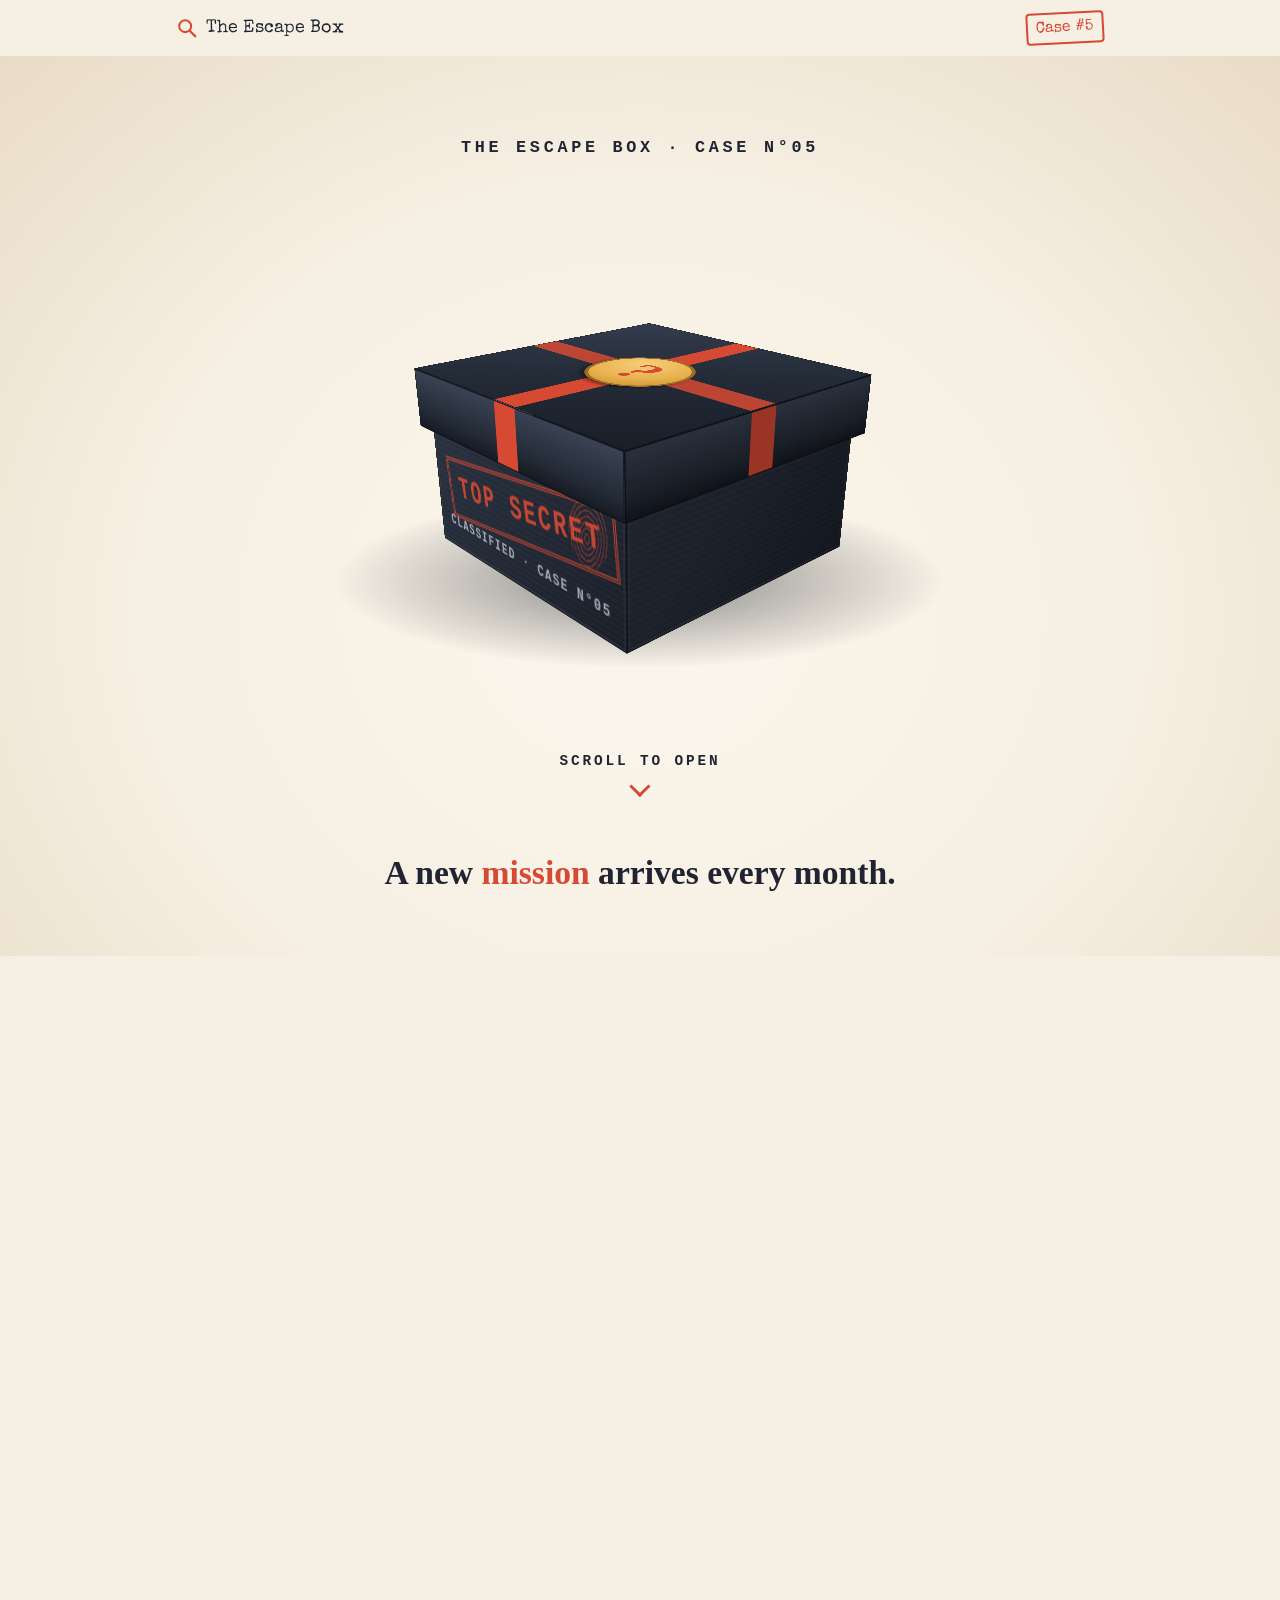
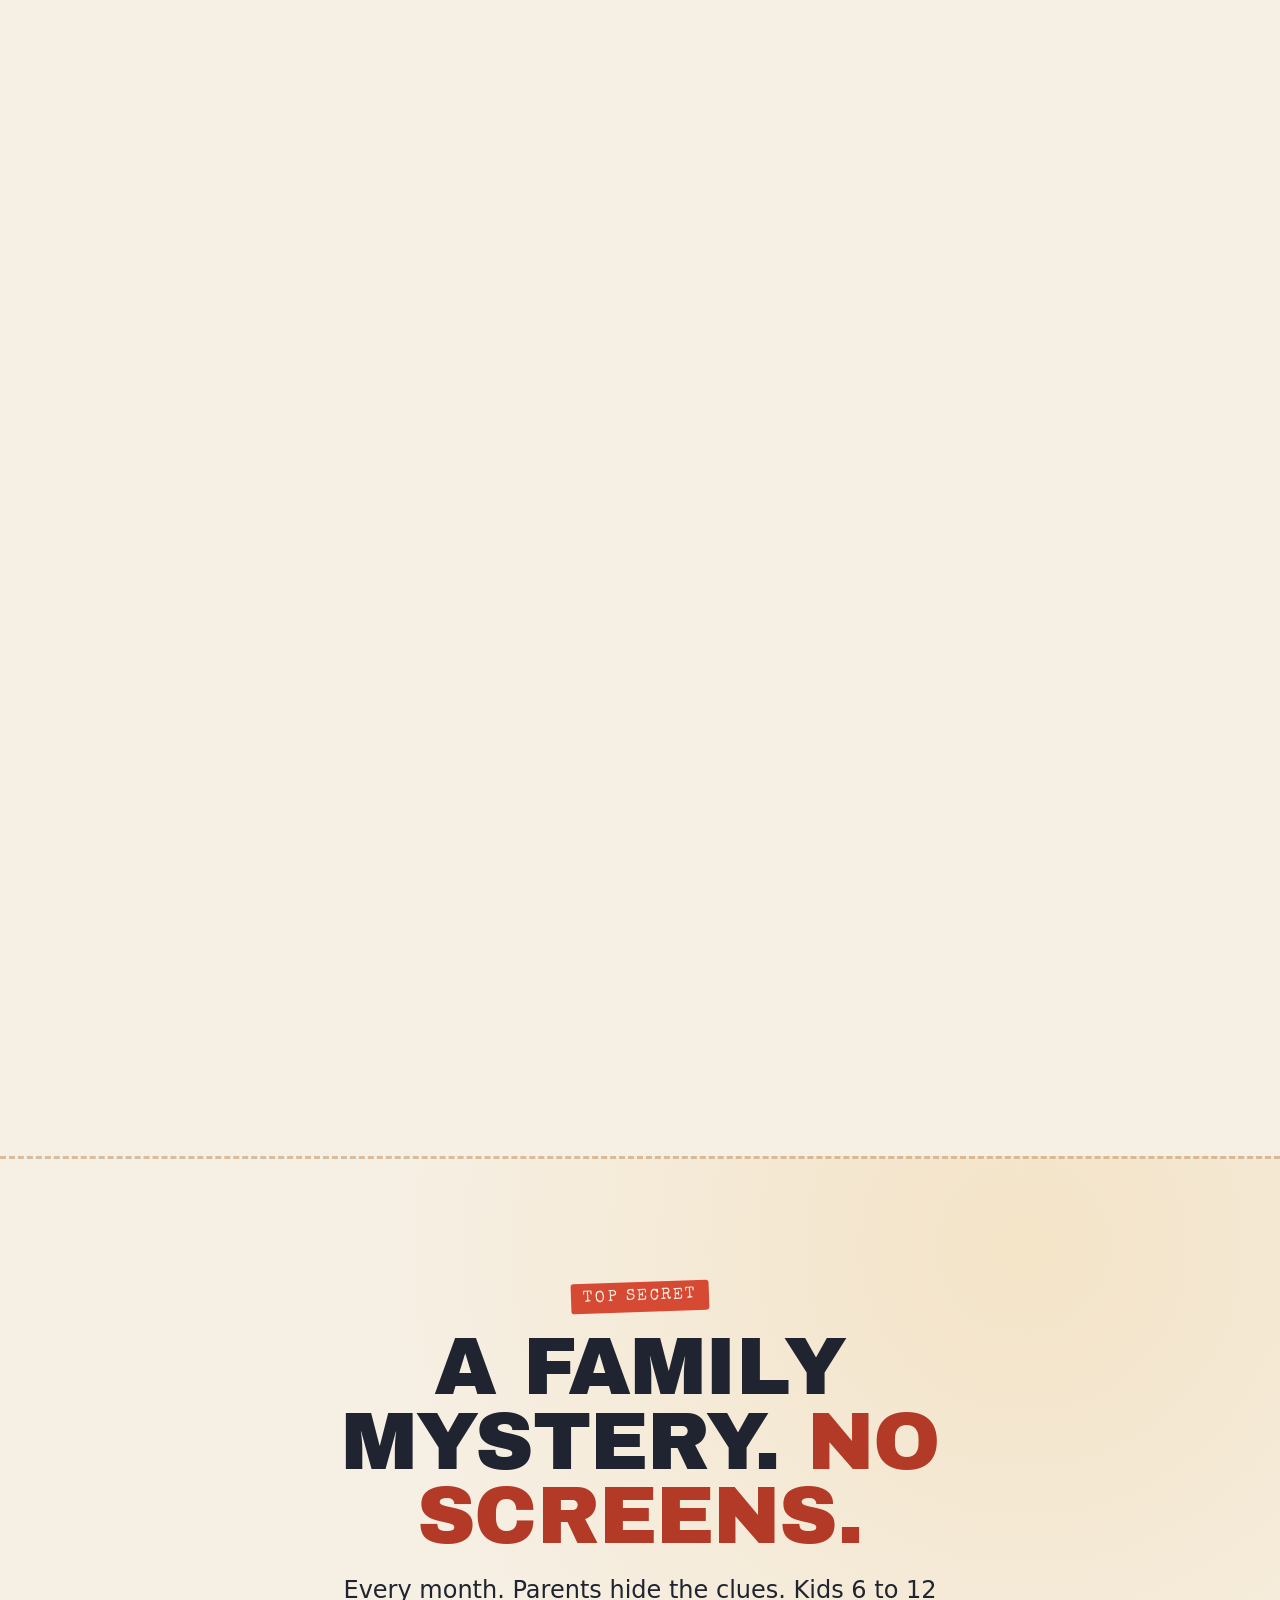
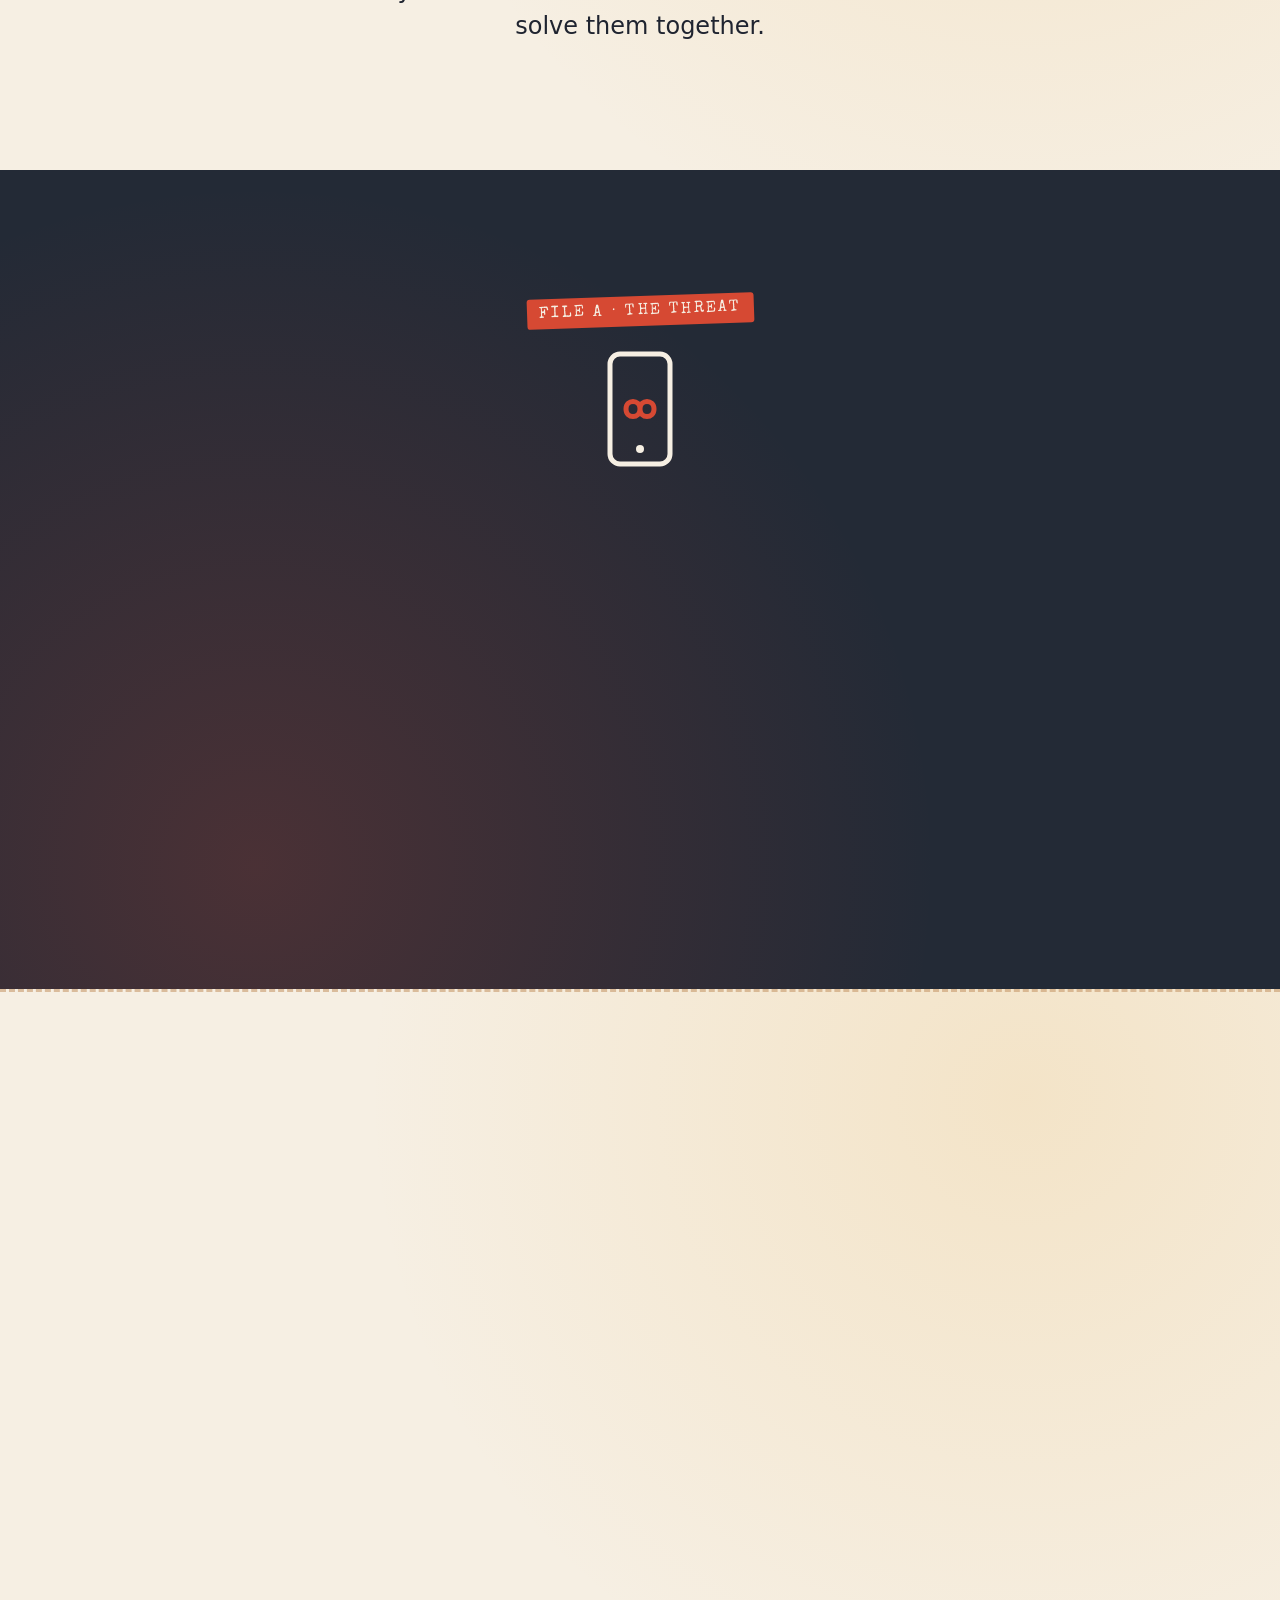
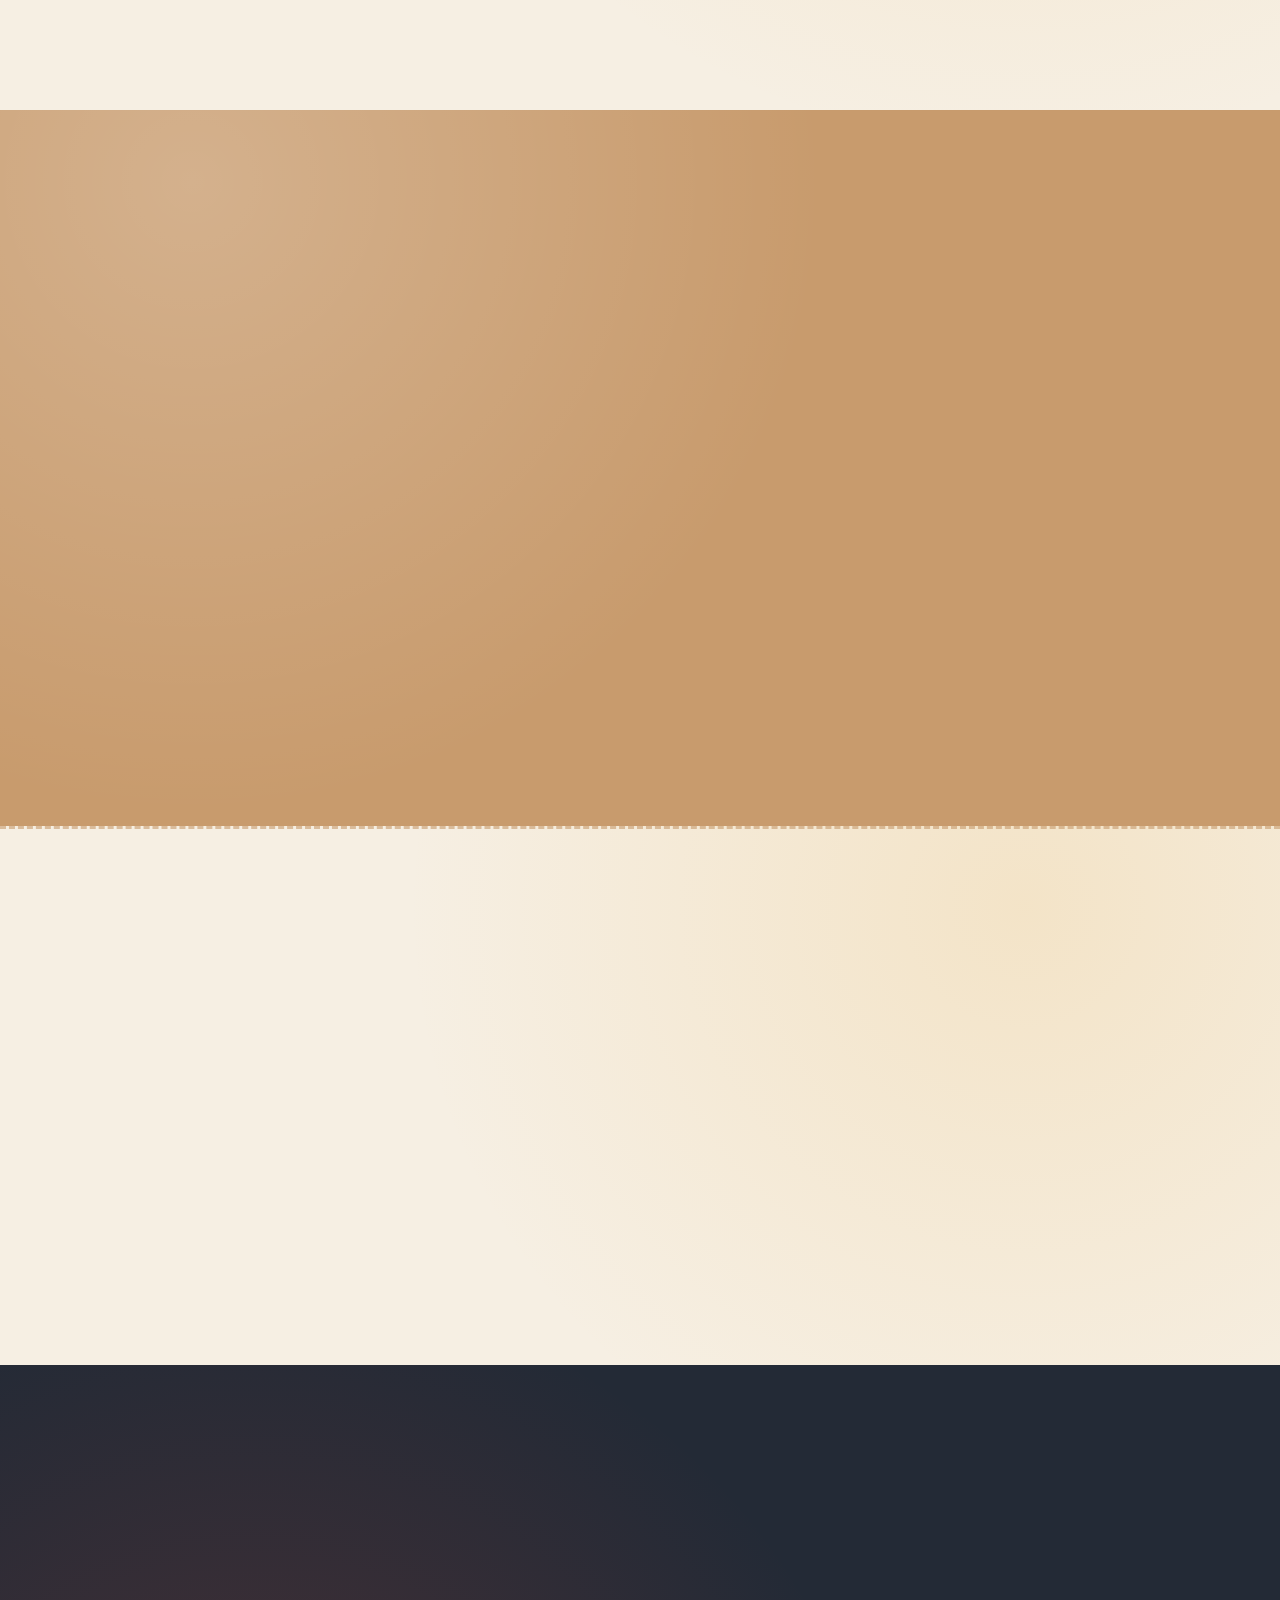
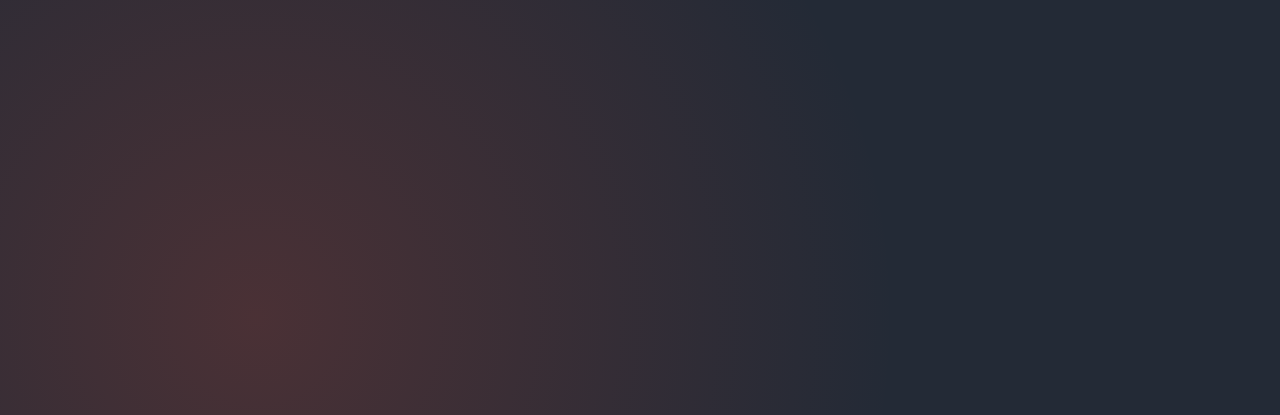
==== fast/index.html @ 0db5eb26 "Test optimized build at /fast/ Co-Authored-By: Claude Opus 5.5 <noreply@anthropic.com>" ====
<!doctype html>
<html lang="en">
<head>
<meta charset="utf-8">
<meta name="viewport" content="width=device-width, initial-scale=1">
<title>The Escape Box | A monthly family mystery, no screens</title>
<link rel="preload" href="fonts/archivo-black.woff2" as="font" type="font/woff2" crossorigin>
<link rel="preload" href="fonts/special-elite.woff2" as="font" type="font/woff2" crossorigin>
<meta name="description" content="A monthly Escape Box for families. Parents hide the clues, kids solve the mystery together, and everyone plays without screens. A new mission every month, by subscription.">
<meta name="color-scheme" content="light">
<meta name="theme-color" content="#F6EFE3">
<meta property="og:type" content="website">
<meta property="og:title" content="The Escape Box: a monthly family mystery, no screens">
<meta property="og:description" content="Parents hide the clues. Kids solve the case together. A new mission every month, by subscription.">
<script>document.documentElement.className+=' js'</script>
<style>@font-face{font-family:Archivo Black;font-style:normal;font-weight:400;font-display:swap;src:url(fonts/archivo-black.woff2) format("woff2");unicode-range:U+0000-00FF,U+0131,U+0152-0153,U+02BB-02BC,U+02C6,U+02DA,U+02DC,U+0304,U+0308,U+0329,U+2000-206F,U+20AC,U+2122,U+2191,U+2193,U+2212,U+2215,U+FEFF,U+FFFD}@font-face{font-family:Special Elite;font-style:normal;font-weight:400;font-display:swap;src:url(fonts/special-elite.woff2) format("woff2");unicode-range:U+0000-00FF,U+0131,U+0152-0153,U+02BB-02BC,U+02C6,U+02DA,U+02DC,U+0304,U+0308,U+0329,U+2000-206F,U+20AC,U+2122,U+2191,U+2193,U+2212,U+2215,U+FEFF,U+FFFD}#box-hero{position:relative;overflow-x:clip;--bx-cream:#F6EFE3;--bx-ink:#1F2430;--bx-navy:#232A36;--bx-navy-d:#1A1F29;--bx-red:#D64933;--bx-mustard:#E8B04B;--bx-teal:#2F7F86}#box-hero.bx-ready{height:300vh}.bx-stage{position:sticky;top:0;height:100vh;height:100svh;width:100%;overflow:hidden;perspective:850px;background:radial-gradient(ellipse at 50% 62%,#FBF6EC 0%,var(--bx-cream) 55%,#E9DCC6 100%)}.bx-box,.bx-box *:not(.bx-front *){transform-style:preserve-3d}.bx-box{position:absolute;left:50%;top:50%;width:0;height:0;will-change:transform}.bx-f{position:absolute;left:0;top:0;box-sizing:border-box}.bx-wall{background:linear-gradient(180deg,rgba(255,255,255,.07),transparent 18%),repeating-linear-gradient(0deg,rgba(255,255,255,.018) 0 2px,transparent 2px 5px),linear-gradient(135deg,#2C3443,var(--bx-navy) 55%,var(--bx-navy-d));border:1px solid rgba(0,0,0,.45);box-shadow:inset 0 0 0 2px #ffffff0a}.bx-front{font-family:Courier New,ui-monospace,monospace;color:#c9cfda;overflow:hidden}.bx-front b{position:absolute;left:7%;top:38%;font-size:var(--bx-fs,16px);letter-spacing:.1em;padding:.12em .45em;border:3px double var(--bx-red);color:var(--bx-red);transform:rotate(-6deg);font-weight:700;white-space:nowrap;opacity:.92}.bx-front small{position:absolute;left:0;right:0;text-align:center;bottom:9%;font-size:calc(var(--bx-fs,16px)*.5);letter-spacing:.12em;font-weight:700;white-space:nowrap;opacity:.8}.bx-fp{position:absolute;right:7%;top:30%;width:18%;aspect-ratio:.8;border-radius:50% 50% 46% 46%;background:repeating-radial-gradient(ellipse at 50% 60%,transparent 0 2px,rgba(214,73,51,.55) 2px 3px);opacity:.75;transform:rotate(12deg)}.bx-latch{position:absolute;left:50%;top:-2px;width:22%;height:30%;margin-left:-11%;border-radius:0 0 6px 6px;background:linear-gradient(180deg,#b9bfc9,#7e8794);border:1px solid #1A1F29;box-shadow:0 3px 4px #0006}.bx-latch:after{content:"";position:absolute;left:50%;top:50%;width:42%;aspect-ratio:1;transform:translate(-50%,-50%);border-radius:50%;background:repeating-conic-gradient(#2a313d 0 6deg,#4a5260 6deg 12deg);border:2px solid var(--bx-mustard)}.bx-l1{filter:brightness(1)}.bx-l2{filter:brightness(.72)}.bx-l3{filter:brightness(.55)}.bx-in{background:linear-gradient(180deg,#12161e,#1c222d);border:1px solid #0C0F14}.bx-rimtop{background:#3a4354}.bx-floor{background:radial-gradient(closest-side,#3a3320,#151920);box-shadow:inset 0 0 calc(var(--bx-s,160px)*.18) #000000d9}.bx-floor:after{content:"";position:absolute;inset:0;background:radial-gradient(closest-side,#ffce6ef2,#e8b04b8c 45%,#e8b04b00);opacity:var(--bx-glow,0)}.bx-glow{position:absolute;left:50%;top:50%;border-radius:50%;background:radial-gradient(closest-side,#ffc8648c,#e8b04b00);pointer-events:none;mix-blend-mode:screen;opacity:0}.bx-lid-top{background:linear-gradient(90deg,transparent 45%,var(--bx-red) 45%,var(--bx-red) 55%,transparent 55%),linear-gradient(0deg,transparent 45%,rgba(214,73,51,.85) 45%,rgba(214,73,51,.85) 55%,transparent 55%),linear-gradient(135deg,#343D4E,var(--bx-navy) 60%,var(--bx-navy-d));border:1px solid #0E1117;backface-visibility:hidden;display:flex;align-items:center;justify-content:center}.bx-lid-top i{display:flex;align-items:center;justify-content:center;width:34%;height:34%;border-radius:50%;background:radial-gradient(circle at 35% 30%,#F6CF7D,var(--bx-mustard) 55%,#B9852C);box-shadow:0 0 0 3px #9a6e22 inset,0 4px 6px #00000073;font:700 var(--bx-q,40px)/1 Georgia,serif;font-style:normal;color:var(--bx-red)}.bx-lid,.bx-lid-in{position:absolute;left:0;top:0;width:0;height:0}.bx-lid-under{background:linear-gradient(135deg,#151a22,#0f1218);backface-visibility:hidden}.bx-rim{background:linear-gradient(90deg,transparent 45%,var(--bx-red) 45%,var(--bx-red) 55%,transparent 55%),linear-gradient(180deg,#3A4354,var(--bx-navy) 70%,#161A22);border:1px solid #0E1117}.bx-shadow{position:absolute;left:50%;top:50%;border-radius:50%;background:radial-gradient(closest-side,#14182080,#14182000);pointer-events:none;will-change:transform,opacity}.bx-items{position:absolute;inset:0;pointer-events:none;transform-style:preserve-3d}.bx-item{position:absolute;left:50%;top:50%;visibility:hidden;transform-style:preserve-3d;will-change:transform,opacity}.bx-item svg{display:block;width:100%;height:auto;overflow:visible}.bx-x{position:absolute;left:0;top:0;width:100%;filter:brightness(.45)}.bx-top svg{filter:drop-shadow(0 10px 8px rgba(31,36,48,.25))}.bx-top{position:relative}.bx-caps{position:absolute;left:0;right:0;bottom:max(7vh,40px);text-align:center;padding:0 16px;pointer-events:none}.bx-cap{position:absolute;left:16px;right:16px;bottom:0;margin:0;font:600 clamp(1.25rem,4.6vw,2.1rem)/1.2 Georgia,"Times New Roman",serif;color:var(--bx-ink);opacity:0;transform:translateY(12px);will-change:opacity}.bx-cap.on{opacity:1;transform:none}.bx-cap em{font-style:normal;color:var(--bx-red)}.bx-hint{pointer-events:none;position:absolute;left:50%;bottom:calc(max(7vh,40px) + 6.2rem);transform:translate(-50%);font:700 .9rem/1 Courier New,monospace;letter-spacing:.2em;color:var(--bx-ink);text-transform:uppercase;white-space:nowrap;text-align:center}.bx-hint:after{content:"";display:block;width:12px;height:12px;margin:10px auto 0;border-right:3px solid var(--bx-red);border-bottom:3px solid var(--bx-red);transform:rotate(45deg);animation:bx-hint 1.2s ease-in-out infinite}@keyframes bx-hint{0%,to{transform:translateY(0) rotate(45deg)}50%{transform:translateY(7px) rotate(45deg)}}.bx-brand{position:absolute;left:0;right:0;top:max(9vh,48px);text-align:center;padding:0 16px;font:700 clamp(.8rem,3.4vw,1.05rem)/1.3 "Courier New",ui-monospace,monospace;letter-spacing:.22em;color:var(--bx-ink);pointer-events:none}@media(prefers-reduced-motion:reduce){#box-hero.bx-ready{height:auto}.bx-stage{position:relative}.bx-cap{transition:none}.bx-hint{display:none}.bx-hint:after{animation:none}}.bx-slot{position:absolute;left:50%;top:50%;width:0;height:0;transform-style:preserve-3d}.bx-3d,.bx-3d *{transform-style:preserve-3d}:root{--cream:#F6EFE3;--paper:#FFF9EF;--ink:#1F2430;--navy:#232A36;--kraft:#C89B6D;--kraft-d:#9C7148;--red:#D64933;--red-d:#B33A26;--mustard:#E8B04B;--teal:#2F7F86}*{box-sizing:border-box}html{-webkit-text-size-adjust:100%}body{margin:0;background:var(--cream);color:var(--ink);font:17px/1.5 system-ui,-apple-system,Segoe UI,Roboto,sans-serif;overflow-x:hidden}.logo,.tag,.case,footer{font-family:Special Elite,Courier New,monospace;font-weight:400}h1,h2,.steps b,.cards b{font-family:Archivo Black,Impact,sans-serif;font-weight:400;text-transform:uppercase}.top{display:flex;justify-content:space-between;align-items:center;padding:12px 16px;max-width:960px;margin:0 auto}.logo{display:flex;align-items:center;gap:8px;color:var(--ink);text-decoration:none;font-size:18px}.logo svg{color:var(--red)}.case{font-size:16px;border:2px solid var(--red);color:var(--red);padding:2px 8px;border-radius:4px;transform:rotate(-3deg)}.panel{min-height:auto;display:flex;flex-direction:column;justify-content:center;align-items:center;text-align:center;padding:18vh 16px;position:relative;overflow:hidden;background:radial-gradient(circle at 80% 15%,rgba(232,176,75,.18),transparent 55%) var(--cream)}.panel>*{max-width:720px;width:100%}.panel:before{content:"";position:absolute;left:0;right:0;top:0;border-top:3px dashed var(--kraft);opacity:.6}.dark{background:radial-gradient(circle at 20% 85%,rgba(214,73,51,.22),transparent 55%) var(--navy);color:var(--cream)}.dark:before{display:none}.kraft{background:radial-gradient(circle at 15% 10%,rgba(255,255,255,.22),transparent 50%) var(--kraft)}.kraft:before{display:none}.tag{display:inline-block;width:auto;margin:0 0 18px;font-size:16px;letter-spacing:.14em;text-transform:uppercase;background:var(--red);color:var(--cream);padding:3px 12px;border-radius:3px;transform:rotate(-2deg)}h1,h2{font-size:clamp(40px,min(13vw,9vh),96px);line-height:.92;letter-spacing:-.01em;margin:0 0 18px}h1{font-size:clamp(38px,min(12vw,9vh),88px)}h1 em,h2 em{font-style:normal;color:var(--red-d)}.dark h2 em{color:var(--mustard)}.kraft h2 em{color:var(--paper)}.pay h2 em{color:var(--teal)}.sub{font-size:clamp(17px,4.6vw,22px);max-width:26em;margin:0 auto;color:inherit;opacity:.85}.problem>h2{max-width:900px}.cta{display:inline-block;width:auto;margin:28px 0 0;background:var(--red);color:var(--cream);font:18px/1 Archivo Black,Impact,sans-serif;text-transform:uppercase;text-decoration:none;padding:18px 32px;border-radius:999px;box-shadow:4px 4px 0 var(--mustard)}.cta:hover{background:var(--red-d)}.art{width:min(200px,55vw);margin:0 0 20px}.stamp{width:min(320px,80vw);margin:0 0 28px;transform:rotate(-6deg)}.steps,.cards{list-style:none;margin:8px 0 0;padding:0;display:grid;gap:14px}.steps{counter-reset:s}.steps li,.cards li{display:grid;grid-template-columns:56px 1fr;grid-template-rows:auto auto;column-gap:14px;align-items:center;text-align:left;border-radius:12px;padding:14px 16px}.steps li{background:var(--paper);border:2px solid var(--kraft);box-shadow:4px 4px 0 var(--kraft)}.cards li{background:var(--paper);box-shadow:4px 4px 0 var(--kraft-d)}.steps svg,.cards svg{grid-row:1/3;width:56px;height:56px}.steps b,.cards b{font-size:clamp(18px,5vw,22px);line-height:1}.steps b:before{counter-increment:s;content:counter(s)". ";color:var(--red-d)}.steps span,.cards span{font-size:16px;opacity:.8}footer{margin-top:40px;font-size:16px;opacity:.75}footer p{margin:0}@media(min-width:760px){.steps,.cards{grid-template-columns:repeat(3,1fr);gap:18px}.steps li,.cards li{grid-template-columns:1fr;grid-template-rows:auto;text-align:center;justify-items:center;row-gap:8px;padding:22px 16px}.steps svg,.cards svg{grid-row:auto;width:72px;height:72px}}@media(min-width:1024px){.panel{padding:14vh 24px}.how>*,.inside>*{max-width:1100px}.steps,.cards{gap:28px}.steps li,.cards li{padding:36px 24px;row-gap:12px}.steps svg,.cards svg{width:104px;height:104px}.steps b,.cards b{font-size:28px}.steps span,.cards span{font-size:20px}.sub{font-size:24px}}.js .rv{opacity:0;transform:translateY(24px);transition:opacity .4s ease,transform .4s cubic-bezier(.2,.7,.2,1);transition-delay:var(--d,0ms)}.js .stamp.rv{transform:rotate(-6deg) scale(1.6)}.js .rv.in{opacity:1;transform:none}.js .stamp.rv.in{transform:rotate(-6deg)}.js .tag.rv.in{transform:rotate(-2deg)}@media(prefers-reduced-motion:reduce){.js .rv{opacity:1;transform:none;transition:none}.js .stamp.rv{transform:rotate(-6deg)}.js .tag.rv{transform:rotate(-2deg)}}</style>
</head>
<body id="top">
<header class="top">
  <a class="logo" href="#top" aria-label="The Escape Box">
    <svg width="22" height="22" viewBox="0 0 24 24" aria-hidden="true"><circle cx="10" cy="10" r="6.5" fill="none" stroke="currentColor" stroke-width="2.2"/><path d="M15 15l6 6" stroke="currentColor" stroke-width="2.6" stroke-linecap="round"/></svg>
    The Escape Box
  </a>
  <span class="case">Case #5</span>
</header>
<section id="box-hero" aria-label="The Escape Box opening"></section>
<main>
  <section class="panel intro">
    <p class="tag rv">Top secret</p>
    <h1 class="rv">A family mystery. <em>No screens.</em></h1>
    <p class="sub rv">Every month. Parents hide the clues. Kids 6 to 12 solve them together.</p>
  </section>
  <section class="panel dark problem">
    <p class="tag rv">File A &middot; The threat</p>
    <svg class="art rv" viewBox="0 0 200 150" aria-hidden="true">
      <rect x="70" y="10" width="60" height="110" rx="10" fill="none" stroke="#F6EFE3" stroke-width="5"/>
      <path d="M86 65c0-10 14-10 14 0s14 10 14 0-14-10-14 0-14 10-14 0z" fill="none" stroke="#D64933" stroke-width="5"/>
      <circle cx="100" cy="105" r="4" fill="#F6EFE3"/>
    </svg>
    <h2 class="rv">Alone and bored? <em>The screen wins.</em></h2>
    <p class="sub rv">In our fieldwork, kids in groups of 3 or more ignored screens. Kids on their own asked for the phone.</p>
  </section>
  <section class="panel how">
    <p class="tag rv">Your mission</p>
    <h2 class="rv">Three <em>moves.</em></h2>
    <ol class="steps">
      <li class="rv"><svg viewBox="0 0 48 48" aria-hidden="true"><path d="M6 18l18-8 18 8v20l-18 8-18-8z" fill="#C89B6D" stroke="#1F2430" stroke-width="2.5" stroke-linejoin="round"/><path d="M6 18l18 8 18-8M24 26v20" fill="none" stroke="#1F2430" stroke-width="2.5"/><text x="24" y="22" font-size="11" text-anchor="middle" fill="#D64933" font-family="Archivo Black">?</text></svg><b>The box arrives</b><span>A new case every month.</span></li>
      <li class="rv"><svg viewBox="0 0 48 48" aria-hidden="true"><rect x="8" y="12" width="26" height="18" rx="2" fill="#F6EFE3" stroke="#1F2430" stroke-width="2.5"/><path d="M8 12l13 10 13-10" fill="none" stroke="#1F2430" stroke-width="2.5"/><path d="M28 30l12 12" stroke="#D64933" stroke-width="4" stroke-linecap="round"/></svg><b>Parents hide the clues</b><span>Around the house.</span></li>
      <li class="rv"><svg viewBox="0 0 48 48" aria-hidden="true"><circle cx="20" cy="20" r="11" fill="#F6EFE3" stroke="#1F2430" stroke-width="3"/><path d="M28 28l12 12" stroke="#1F2430" stroke-width="5" stroke-linecap="round"/><path d="M15 20l4 4 7-8" fill="none" stroke="#2F7F86" stroke-width="3" stroke-linecap="round"/></svg><b>Kids solve it together</b><span>Follow the clues, crack the case.</span></li>
    </ol>
  </section>
  <section class="panel kraft inside">
    <p class="tag rv">File B &middot; Equipment</p>
    <h2 class="rv">In the <em>box.</em></h2>
    <ul class="cards">
      <li class="rv"><svg viewBox="0 0 48 48" aria-hidden="true"><rect x="22" y="6" width="20" height="28" rx="3" transform="rotate(12 32 20)" fill="#F6EFE3" stroke="#1F2430" stroke-width="2.5"/><path d="M33 15l3 4-3 4-3-4z" fill="#D64933" transform="rotate(12 32 20)"/><rect x="6" y="20" width="22" height="22" rx="5" fill="#E8B04B" stroke="#1F2430" stroke-width="2.5"/><circle cx="12" cy="26" r="2.2" fill="#1F2430"/><circle cx="17" cy="31" r="2.2" fill="#1F2430"/><circle cx="22" cy="36" r="2.2" fill="#1F2430"/></svg><b>Pocket games</b><span>Cards and dice. No batteries.</span></li>
      <li class="rv"><svg viewBox="0 0 48 48" aria-hidden="true"><rect x="5" y="12" width="38" height="26" rx="2" fill="#F6EFE3" stroke="#1F2430" stroke-width="2.5"/><path d="M5 12l19 14 19-14" fill="none" stroke="#1F2430" stroke-width="2.5"/><circle cx="24" cy="27" r="5" fill="#D64933"/></svg><b>Weekly challenges</b><span>A new one each week.</span></li>
      <li class="rv"><svg viewBox="0 0 48 48" aria-hidden="true"><circle cx="24" cy="24" r="18" fill="#2F7F86" stroke="#1F2430" stroke-width="2.5"/><path d="M24 11l3.8 8 8.7 1-6.4 6 1.7 8.6L24 30.4l-7.8 4.2 1.7-8.6-6.4-6 8.7-1z" fill="#E8B04B" stroke="#1F2430" stroke-width="2" stroke-linejoin="round"/></svg><b>One theme a month</b><span>Dinosaurs, space, pirates, ocean.</span></li>
    </ul>
  </section>
  <section class="panel pay">
    <p class="tag rv">File C &middot; Subscription</p>
    <h2 class="rv">One box. Every <em>month.</em></h2>
    <p class="sub rv">Subscribe once and a new mission arrives at your door each month.</p>
  </section>
  <section class="panel dark close">
    <svg class="stamp rv" viewBox="0 0 220 90" aria-hidden="true"><rect x="5" y="5" width="210" height="80" rx="8" fill="none" stroke="#D64933" stroke-width="5" stroke-dasharray="14 6"/><text x="110" y="58" font-size="30" text-anchor="middle" fill="#D64933" font-family="Archivo Black">CASE OPEN</text></svg>
    <h2 class="rv">Your <em>turn.</em></h2>
    <a class="cta rv" href="#top">Join the mission</a>
    <footer class="rv"><p>Group 5 &middot; IE Challenge 2026 &middot; IE University</p></footer>
  </section>
</main>
<script>(function(){var t=document.querySelectorAll(".rv");if(!("IntersectionObserver"in window)){t.forEach(function(r){r.classList.add("in")});return}var n=new IntersectionObserver(function(r){r.forEach(function(e){e.isIntersecting&&(e.target.classList.add("in"),n.unobserve(e.target))})},{threshold:0,rootMargin:"0px 0px 15% 0px"});document.querySelectorAll(".panel").forEach(function(r){r.querySelectorAll(".rv").forEach(function(e,o){e.style.setProperty("--d",o*90+"ms"),n.observe(e)})})})();
(function(){window.EBToys=window.EBToys||{};var F=window.EBToys,s=Math,b=s.PI,I="#232A36",C="#D64933",Z="#E8B04B",w="#2F7F86",h="#F6EFE3",N="#1F2430",K="#C89B6D";if(!document.getElementById("ebtoys-a")){var L=document.createElement("style");L.id="ebtoys-a",L.textContent='.tya-r,.tya-g{position:absolute;left:0;top:0;width:0;height:0;transform-style:preserve-3d}.tya-f{position:absolute;left:0;top:0;box-sizing:border-box;border:.8px solid rgba(31,36,48,.32)}.tya-w{background-image:repeating-linear-gradient(0deg,rgba(80,50,20,.16) 0 1px,transparent 1px 8px)}.tya-t{display:flex;align-items:center;justify-content:center;font:700 9px/1 "Courier New",monospace;letter-spacing:.08em;white-space:nowrap}',(document.head||document.documentElement).appendChild(L)}function X(o,r){var t=parseInt(o.slice(1),16),e=[t>>16,t>>8&255,t&255],a=r>0?255:0,n=s.abs(r);return"rgb("+e.map(function(i){return s.round(i+(a-i)*n)}).join(",")+")"}function y(o,r,t){return .22*r-.13*s.abs(o)+.04*t}function T(o,r){return o?r?o.k||0:o.f||0:0}function u(o,r,t){return"translate3d("+o+"px,"+r+"px,"+t+"px) "}function k(o,r){var t=document.createElement("div");return t.className="tya-g",t.style.transform=r||"",o.appendChild(t),t}function d(o,r,t,e,a,n){var i=document.createElement("div"),c=i.style;return i.className="tya-f"+(n&&n.c?" "+n.c:""),c.width=r+"px",c.height=t+"px",c.marginLeft=-r/2+"px",c.marginTop=-t/2+"px",c.transform=e,c.backgroundColor=a,n&&(n.t&&(i.textContent=n.t),n.s&&(c.cssText+=";"+n.s)),o.appendChild(i),i}function x(o,r,t,e,a,n,i,c,Y,l){var g=k(o,u(a,n,i)+(Y||""));return[[r,t,"",0,0,1,e],[r,t,"rotateY(180deg)",0,0,-1,e],[e,t,"rotateY(90deg)",1,0,0,r],[e,t,"rotateY(-90deg)",-1,0,0,r],[r,e,"rotateX(90deg)",0,1,0,t],[r,e,"rotateX(-90deg)",0,-1,0,t]].forEach(function(p){d(g,p[0],p[1],p[2]+" translateZ("+p[6]/2+"px)",X(c,y(p[3],p[4],p[5])+T(l,!p[5])),l)}),g}function A(o,r){var t=[],e,a;for(e=0;e<=(r?o:o-1);e++)a=r?-b/2+e*b/o:(e+.5)*2*b/o,t.push((50+50*s.sin(a)).toFixed(1)+"% "+(r?50-50*s.cos(a):50+50*s.cos(a)).toFixed(1)+"%");return"clip-path:polygon("+t.join(",")+");border:0"}function m(o,r,t,e,a,n,i,c,Y,l,g){var p=k(o,u(a,n,i)+(Y||"")),v=2*r*s.tan(b/e)+.8,f,E,R=r/s.cos(b/e)+.3;for(f=0;f<e;f++)E=f*2*b/e,d(p,v,t,"rotateY("+E+"rad) translateZ("+r+"px)",X(c,(g?y(s.sin(E),s.cos(E),0):y(s.sin(E),0,s.cos(E)))+T(g,1)),g);return l!==0&&(d(p,2*R,2*R,"rotateX(90deg) translateZ("+t/2+"px)",X(l||c,(g?y(0,0,-1):y(0,1,0))+T(g,0)),{s:A(e)}),d(p,2*R,2*R,"rotateX(-90deg) translateZ("+t/2+"px)",X(l||c,(g?y(0,0,1):y(0,-1,0))+T(g,0)),{s:A(e)})),p}function M(o,r,t,e,a,n,i,c,Y){var l=k(o,u(a,n,i)+(Y||"")),g=2*r*s.tan(b/e)+.8,p=s.sqrt(t*t+r*r)+.6,v=s.atan2(r,t),f,E;for(f=0;f<e;f++)E=f*2*b/e,d(l,g,p,"rotateY("+E+"rad) translateZ("+r/2+"px) rotateX("+v+"rad)",X(c,y(s.sin(E)*s.cos(v),s.sin(v),s.cos(E)*s.cos(v))),{s:"clip-path:polygon(50% 0,100% 100%,0 100%);border:0"});return l}function D(o,r,t,e,a,n,i,c,Y){var l=k(o,u(a,n,i)),g=2*t*s.tan(b/(2*e))+.8,p=2*(t/s.cos(b/(2*e))),v,f;for(v=0;v<e;v++)f=-b/2+(v+.5)*b/e,d(l,r,g,"rotateX("+f+"rad) rotateX(90deg) translateZ("+t+"px)",X(c,y(0,s.cos(f),-s.sin(f))),Y);return d(l,p,p,"rotateY(90deg) translateZ("+r/2+"px)",X(c,y(1,0,0)),{s:A(e,1)}),d(l,p,p,"rotateY(-90deg) translateZ("+r/2+"px)",X(c,y(-1,0,0)),{s:A(e,1)}),l}function B(o){var r=document.createElement("div");r.className="tya-r";var t=(o||100)/100;return[r,k(r,"scale3d("+t+","+t+","+t+")")]}F.rocket=function(o){var r=B(o),t=r[1],e;for(m(t,17,46,10,0,4,0,h),M(t,17,28,10,0,-33,0,C),m(t,18,6,10,0,-16,0,C,"",0),m(t,18,5,10,0,18,0,w,"",0),d(t,13,13,u(0,-3,17.4),w,{s:"border-radius:50%;border:2.5px solid "+I+";box-shadow:inset 3px 3px 0 rgba(255,255,255,.35)"}),e=0;e<4;e++)x(k(t,"rotateY("+(45+90*e)+"deg)"),3.5,22,15,0,19,23,C);return m(t,11,7,8,0,30.5,0,I),M(t,8,14,8,0,41,0,Z,"rotateX(180deg)"),r[0]},F.chest=function(o){var r=B(o),t=r[1],e={c:"tya-w"},a;for(x(t,72,32,46,0,14,0,K,"",e),x(t,72,8,47.6,0,-6,0,K,"",e),D(t,72,23,6,0,-10,0,K,e),x(t,75,4,49,0,29,0,"#9C7148"),a=-1;a<2;a+=2)x(t,7,30,47.4,24*a,13,0,Z),x(t,7,8.4,49.2,24*a,-6,0,Z),D(t,7,24,6,24*a,-10,0,Z);return x(t,13,15,4,0,-2,25,Z),d(t,4,7,u(0,-1,27.1),N,{s:"border-radius:2px 2px 1px 1px;border:0"}),r[0]},F.decoder=function(o){var r=B(o),t=r[1],e="ABCDEFGHIJKL",a,n,i="rotateX(90deg)";for(m(t,42,13,10,0,0,-7,h,i,"",{k:-.2}),m(t,28,10,10,0,0,4.5,Z,i,"",{k:-.22,f:.04}),m(t,4,7,8,0,0,12.5,C,i),x(t,4,22,2,0,-14,10.6,C),a=0;a<12;a++)n=a*30,d(t,9,9,"rotateZ("+n+"deg) "+u(0,-35,-.1),"transparent",{c:"tya-t",t:e[a],s:"color:"+N+";border:0;font-size:8px"}),d(t,1.6,6,"rotateZ("+(n+15)+"deg) "+u(0,-36,-.1),I,{s:"border:0"}),d(t,1.6,7,"rotateZ("+n+"deg) "+u(0,-36,-13.9),I,{s:"border:0"});for(a=0;a<8;a++)d(t,7,7,"rotateZ("+(a*45+22.5)+"deg) "+u(0,-21,9.9),"transparent",{c:"tya-t",t:""+(a+1),s:"color:"+N+";border:0;font-size:7px"});return d(t,40,10,u(0,0,-13.9)+"rotateY(180deg)","transparent",{c:"tya-t",t:"CIPHER",s:"color:"+C+";border:2px solid "+C+";font-size:8px;border-radius:2px"}),r[0]},F.envelope=function(o){var r=B(o),t=r[1],e=4.2;return x(t,84,56,8,0,0,0,h),d(t,46,17,u(0,6,e)+"rotateZ(-8deg)","transparent",{c:"tya-t",t:"WEEK 1",s:"color:"+C+";border:3px double "+C+";font-size:11px;border-radius:3px"}),d(t,40,8,u(-16,-17,e),"transparent",{c:"tya-t",t:"MISSION",s:"color:"+N+";font-size:6px;border:0"}),d(t,14,16,u(32,-18,e),w,{s:"border:2px dotted "+h+";outline:1px solid "+w}),d(t,84,34,u(0,-11,-e)+"rotateY(180deg)",X(h,-.1),{s:"clip-path:polygon(0 0,100% 0,50% 100%);border:0"}),d(t,84,28,u(0,14,-e)+"rotateY(180deg)",X(h,-.05),{s:"clip-path:polygon(0 100%,50% 0,100% 100%);border:0"}),m(t,8,3,10,0,6,-5.6,C,"rotateX(90deg)"),r[0]},F.puzzle=function(o){var r=B(o),t=r[1],e=Z,a="rotateX(90deg)",n={s:"border:0",k:-.17,f:.07};return x(t,50,50,26,0,5,0,e,"",n),x(t,12,12,25.6,28,5,0,e,"",n),m(t,10.5,25.6,12,35,5,0,e,a,"",n),x(t,12,12,25.6,-28,5,0,e,"",n),m(t,10.5,25.6,12,-35,5,0,e,a,"",n),x(t,12,12,25.6,0,-23,0,e,"",n),m(t,10.5,25.6,12,0,-30,0,e,a,"",n),r[0]}})();
(function(){window.EBToys=window.EBToys||{};var D="#232A36",F="#D64933",Y="#E8B04B",T="#2F7F86",X="#F6EFE3",E="#1F2430",L="#C89B6D",B="#7DBB6A",M="#4D8FC4";if(!document.getElementById("ebtoys-b")){var A=document.createElement("style");A.id="ebtoys-b",A.textContent=".tyb-r,.tyb-g{position:absolute;left:0;top:0;width:0;height:0;transform-style:preserve-3d}.tyb-f{position:absolute;box-sizing:border-box;-webkit-backface-visibility:hidden;backface-visibility:hidden}.tyb-2{-webkit-backface-visibility:visible;backface-visibility:visible}.tyb-o{border-radius:50%}",document.head.appendChild(A)}function g(n,t){var r=parseInt(n.slice(1),16),e=[r>>16,r>>8&255,r&255].map(function(a){return Math.round(t>1?a+(255-a)*(t-1):a*t)});return"#"+e.map(function(a){return(256+Math.min(255,a)).toString(16).slice(1)}).join("")}function w(n,t){var r=document.createElement("div");return r.className="tyb-g",t&&(r.style.transform=t),n.appendChild(r),r}function f(n,t,r,e,a,d,i){var o=document.createElement("div");return o.className="tyb-f"+(d?" "+d:""),o.style.cssText="width:"+t+"px;height:"+r+"px;left:"+-t/2+"px;top:"+-r/2+"px;transform:"+e+";background:"+a+";"+(i||""),n.appendChild(o),o}function c(n,t,r){return"translate3d("+n+"px,"+t+"px,"+r+"px) "}function s(n,t,r,e,a,d,i,o,p,l){var h=w(n,c(a,d,i)+(p||"")),u=t+.6,x=r+.6,v=e+.6;return[[u,x,"translateZ("+e/2+"px)",1],[u,x,"rotateY(180deg) translateZ("+e/2+"px)",.78],[v,x,"rotateY(90deg) translateZ("+t/2+"px)",.86],[v,x,"rotateY(-90deg) translateZ("+t/2+"px)",.7],[u,v,"rotateX(90deg) translateZ("+r/2+"px)",1.25],[u,v,"rotateX(-90deg) translateZ("+r/2+"px)",.55]].forEach(function(m){f(h,m[0],m[1],m[2],g(o,m[3]),"",l?"border-radius:"+l:"")}),h}function b(n,t,r,e,a,d,i){i=i||{};var o=w(n,d),p=2*t*Math.tan(Math.PI/e)+.8,l=t/Math.cos(Math.PI/e),h=[],u,x,v;for(u=0;u<e;u++){x=360*u/e,v=.66+.42*Math.cos((x-(i.la==null?35:i.la))*Math.PI/180),f(o,p,r,"rotateY("+x+"deg) translateZ("+t+"px)",g(i.alt&&i.alt(x)||a,v)),i.ri&&f(o,2*i.ri*Math.tan(Math.PI/e)+.8,r,"rotateY("+x+"deg) translateZ("+i.ri+"px) rotateY(180deg)",g(a,1.3-v*.5));var m=(u+.5)*2*Math.PI/e;h.push((50+50*Math.sin(m)).toFixed(1)+"% "+(50+50*Math.cos(m)).toFixed(1)+"%")}var P="clip-path:polygon("+h.join(",")+");",R=i.ri?function(I){return"radial-gradient(circle,transparent "+(i.ri-.5)+"px,"+I+" "+i.ri+"px)"}:function(I){return I};return f(o,2*l,2*l,"rotateX(90deg) translateZ("+r/2+"px)",i.top||R(g(a,1.2)),"",P),f(o,2*l,2*l,"rotateX(-90deg) translateZ("+r/2+"px)",i.bot||R(g(a,.9)),"",P),o}function N(n,t,r,e,a){var d="radial-gradient(circle at 62% 36%,#fff 0 16%,"+E+" 19%)",i="radial-gradient(closest-side,rgba(214,73,51,.55),rgba(214,73,51,0))";[1,-1].forEach(function(o){var p=o<0?"rotateY(180deg)":"";f(n,a,a,c(t,r,o*e)+p,d,"tyb-o","border:"+a*.12+"px solid "+X),f(n,a*.9,a*.6,c(t+a*.5,r+a*.75,o*(e-.3))+p,i,"tyb-o")})}function Z(){var n=document.createElement("div");return n.className="tyb-r",n}function y(n,t,r,e,a,d,i,o,p,l,h){return b(n,t,r,e,a,c(d,i,o)+(h||"")+"rotateZ("+(90+(p||0))+"deg)",{la:300,alt:l?function(u){return Math.abs(u-90)<40?l:0}:0,top:C(a,1.1),bot:C(a,.95)})}function C(n,t){return"radial-gradient(circle at 50% 42%,"+g(n,t*1.12)+" 0,"+g(n,t)+" 45%,"+g(n,t*.8)+" 72%)"}var k="42%";EBToys.dinosaur=function(n){var t=n/10,r=Z(),e=g(B,.85),a="#E8F0C8";return y(r,1.9*t,3.2*t,10,B,-.3*t,.7*t,0,-28,a),y(r,1.5*t,2.2*t,10,B,1.9*t,-2.2*t,0,4,a),y(r,1.05*t,.7*t,10,B,3.4*t,-1.95*t,0,4,a),y(r,1.05*t,3*t,8,B,-3.1*t,1.7*t,0,-14,a),[1,-1].forEach(function(d){b(r,.8*t,1.3*t,8,e,c(.5*t,3.1*t,d*1*t),{bot:C(e,.8)}),s(r,1*t,.5*t,.5*t,1.7*t,.6*t,d*1.2*t,e,"rotateZ(30deg)","45%")}),[[-1.3,-1.25],[-3,.45]].forEach(function(d){s(r,.8*t,.8*t,.5*t,d[0]*t,d[1]*t,0,Y,"rotateZ(45deg)","50% 10% 50% 10%")}),N(r,2.3*t,-2.5*t,1.5*t+.6,.9*t),r},EBToys.whale=function(n){var t=n/10,r=Z(),e=X;return y(r,2.2*t,4.6*t,10,M,-.2*t,0,0,0,e),y(r,1.75*t,.9*t,10,M,2.8*t,.15*t,0,0,e),y(r,1.6*t,1.2*t,10,M,-3.1*t,-.2*t,0,-8,e),y(r,.8*t,1.2*t,8,M,-4.1*t,-.6*t,0,-20),s(r,1.6*t,.4*t,4.2*t,-4.7*t,-1.2*t,0,g(M,.88),"rotateZ(-25deg)","50%"),[1,-1].forEach(function(a){s(r,1.9*t,.35*t,1.1*t,.9*t,1.5*t,a*2.2*t,g(M,.88),"rotateY("+a*-25+"deg) rotateZ(25deg)","50%")}),s(r,.45*t,1*t,.45*t,.4*t,-2.6*t,0,"#9FD3E6",0,"40%"),[[-.3,-3.6],[1.1,-3.7]].forEach(function(a){s(r,.6*t,.6*t,.6*t,a[0]*t,a[1]*t,0,"#BFE4F0",0,"50%")}),N(r,1.7*t,-.35*t,2.2*t+.6,.9*t),[1,-1].forEach(function(a){f(r,1.6*t,.6*t,c(2.3*t,.35*t,a*(2.2*t+.6))+(a<0?"rotateY(180deg)":""),"transparent","","border-bottom:"+.16*t+"px solid "+E+";border-radius:0 0 50% 50%")}),r},EBToys.magnifier=function(n){var t=n/10,r=Z(),e=-1*t,a=-1*t,d=Math.SQRT1_2;b(r,3*t,.8*t,12,Y,c(e,a,0)+"rotateX(90deg)",{ri:2.5*t}),f(r,5.1*t,5.1*t,c(e,a,0),"radial-gradient(circle at 35% 30%,rgba(255,255,255,.75) 0 10%,rgba(255,255,255,0) 30%),radial-gradient(circle,rgba(170,215,220,.25),rgba(47,127,134,.45))","tyb-2 tyb-o");function i(o){return c(e+o*d,a+o*d,0)+"rotateZ(-45deg)"}return b(r,.8*t,1*t,8,D,i(3.4*t)),b(r,.6*t,3.6*t,8,F,i(5.7*t)),b(r,.7*t,.4*t,8,D,i(7.6*t)),r},EBToys.binoculars=function(n){var t=n/10,r=Z(),e="radial-gradient(circle at 38% 34%,rgba(255,255,255,.7) 0 8%,transparent 22%),radial-gradient(circle,#3B8C93 0,"+T+" 35%,#12303A 62%,"+Y+" 64%)";return[1,-1].forEach(function(a){var d=a*1.9*t;b(r,1.5*t,4.4*t,10,D,c(d,0,0)+"rotateX(90deg)"),b(r,1.6*t,1.4*t,10,T,c(d,0,.3*t)+"rotateX(90deg)"),b(r,1.8*t,1*t,10,Y,c(d,0,2.6*t)+"rotateX(90deg)",{bot:e}),b(r,1*t,1.2*t,10,E,c(d,0,-2.8*t)+"rotateX(90deg)",{top:"radial-gradient(circle,#2F7F86 0 30%,#0E1218 34%,"+E+" 60%)"})}),s(r,1.4*t,1.2*t,2.6*t,0,-.5*t,0,E),b(r,.6*t,1.2*t,8,F,c(0,-1.4*t,-.4*t)+"rotateZ(90deg)"),r},EBToys.sunglasses=function(n){var t=n/10,r=Z(),e=2.6*t,a=6*t,d=8*Math.PI/180,i="border-radius:12% 12% 42% 42%/14% 14% 62% 62%;border:"+.38*t+"px solid "+E+";";return[1,-1].forEach(function(o){var p=o*2.4*t,l=o*4.7*t,h=o*Math.sin(d),u=-Math.cos(d);f(r,4*t,2.9*t,c(p,0,e+.4*t),"linear-gradient(200deg,rgba(255,255,255,.55) 0 9%,transparent 10% 20%,rgba(255,255,255,.25) 21% 25%,transparent 26%),linear-gradient(160deg,#3D4A5E,#11151C 55%,"+T+")","",i),f(r,4*t,2.9*t,c(p,0,e-.4*t)+"rotateY(180deg)","linear-gradient(160deg,#2A3240,#0E1117)","",i),s(r,.5*t,.7*t,a,l+h*a/2,-1.15*t,e-.4*t+u*a/2,F,"rotateY("+-o*8+"deg)"),s(r,.5*t,1.6*t,.6*t,l+h*a,-.55*t,e-.4*t+u*a,F,"rotateY("+-o*8+"deg) rotateX(25deg)"),s(r,.7*t,1*t,1.1*t,o*4.6*t,-1.15*t,e,E)}),s(r,9.6*t,1*t,1.1*t,0,-1.5*t,e,E),s(r,1.1*t,.55*t,.9*t,0,-.65*t,e,E),r}})();
(function(){function gt(){var L=document.getElementById("box-hero");if(!L)return;var _=window.matchMedia&&matchMedia("(prefers-reduced-motion: reduce)").matches,M="#1F2430",H="#D64933",I="#E8B04B",ut="#2F7F86",$="#F6EFE3",R="#9C7148",bt="#232A36",i='stroke="'+M+'" stroke-width="3" stroke-linejoin="round" stroke-linecap="round"',Jt=['<svg viewBox="0 0 120 90"><path d="M14 70c4-14 16-24 32-26l6-18c3-10 12-16 22-14 9 2 14 9 13 16-1 5-6 7-11 6l-3 14c10 4 18 12 22 24l12 2-2 6-18-2c-2 2-3 4-3 6H74v-8H52v8H40v-6c-10-1-20-2-26-8z" fill="#7FB069" '+i+'/><circle cx="80" cy="21" r="2.6" fill="'+M+'"/><path d="M50 28l-6-6m10-6-4-8m12 2-1-8" '+i+' fill="none"/></svg>','<svg viewBox="0 0 80 120"><path d="M40 6c16 12 22 32 18 62H22C18 38 24 18 40 6z" fill="'+$+'" '+i+'/><path d="M22 54L8 74l2 18 14-12m34-26 14 20-2 18-14-12" fill="'+H+'" '+i+'/><circle cx="40" cy="40" r="9" fill="'+ut+'" '+i+'/><path d="M26 68h28l-4 12H30z" fill="'+R+'" '+i+'/><path d="M32 82c0 12 8 22 8 22s8-10 8-22z" fill="'+I+'" '+i+'/><path d="M40 6c5 4 9 9 12 14H28c3-5 7-10 12-14z" fill="'+H+'" '+i+"/></svg>",'<svg viewBox="0 0 120 90"><rect x="10" y="30" width="40" height="50" rx="12" fill="'+bt+'" '+i+'/><rect x="70" y="30" width="40" height="50" rx="12" fill="'+bt+'" '+i+'/><rect x="46" y="38" width="28" height="18" rx="4" fill="#4A5260" '+i+'/><rect x="16" y="12" width="28" height="22" rx="5" fill="#4A5260" '+i+'/><rect x="76" y="12" width="28" height="22" rx="5" fill="#4A5260" '+i+'/><circle cx="30" cy="66" r="10" fill="#7FC4CB" '+i+'/><circle cx="90" cy="66" r="10" fill="#7FC4CB" '+i+'/><path d="M26 62l4-3m56 3 4-3" stroke="#fff" stroke-width="3" stroke-linecap="round"/></svg>','<svg viewBox="0 0 130 90"><path d="M10 50c0-20 22-32 46-32 26 0 44 14 46 30l14-14c4 0 5 3 4 6l-6 16 8 12c1 4-2 5-5 4l-15-8c-8 12-28 20-48 18C28 80 10 68 10 50z" fill="#5FA3C9" '+i+'/><circle cx="34" cy="44" r="3" fill="'+M+'"/><path d="M50 18c-2-8 2-14 2-14m0 14c4-7 10-9 10-9M50 18c-6-5-12-5-12-5" fill="none" '+i+"/></svg>",'<svg viewBox="0 0 120 100"><path d="M14 46h92v44H14z" fill="'+R+'" '+i+'/><path d="M14 46c0-22 14-32 46-32s46 10 46 32z" fill="#B5814F" '+i+'/><path d="M28 18v72M92 18v72" stroke="'+I+'" stroke-width="8"/><rect x="50" y="40" width="20" height="22" rx="3" fill="'+I+'" '+i+'/><circle cx="60" cy="50" r="3" fill="'+M+'"/></svg>','<svg viewBox="0 0 100 100"><circle cx="50" cy="50" r="46" fill="'+$+'" '+i+'/><circle cx="50" cy="50" r="39" fill="none" stroke="'+M+'" stroke-width="7" stroke-dasharray="2 6.2" opacity=".55"/><circle cx="50" cy="50" r="30" fill="'+I+'" '+i+'/><circle cx="50" cy="50" r="20" fill="none" stroke="'+R+'" stroke-width="5" stroke-dasharray="2 5.3"/><text x="50" y="44" text-anchor="middle" font-family="Courier New,monospace" font-weight="700" font-size="9" fill="'+H+'">B</text><circle cx="50" cy="50" r="5" fill="'+H+'" '+i+'/><text x="50" y="25" text-anchor="middle" font-family="Courier New,monospace" font-weight="700" font-size="9" fill="'+M+'">A</text></svg>','<svg viewBox="0 0 120 100"><path d="M8 34h16a9 9 0 1 1 18 0h16v16a9 9 0 1 1 0 18v16H8z" fill="'+I+'" '+i+' transform="rotate(-8 34 60)"/><path d="M64 20h16a9 9 0 1 1 18 0h16v16a9 9 0 1 0 0 18v16H64z" fill="'+ut+'" '+i+' transform="rotate(10 90 46)"/></svg>','<svg viewBox="0 0 120 86"><rect x="6" y="10" width="108" height="70" rx="4" fill="'+$+'" '+i+'/><path d="M6 14l54 38 54-38" fill="none" '+i+'/><circle cx="60" cy="50" r="10" fill="'+H+'" '+i+'/><text x="60" y="76" text-anchor="middle" font-family="Courier New,monospace" font-weight="700" font-size="11" fill="'+M+'">WEEK 1</text></svg>','<svg viewBox="0 0 100 100"><path d="M60 60l28 28" stroke="'+R+'" stroke-width="12" stroke-linecap="round"/><circle cx="40" cy="40" r="26" fill="#CFE6E8" fill-opacity=".85" stroke="'+M+'" stroke-width="7"/><path d="M26 32a16 16 0 0 1 12-10" fill="none" stroke="#fff" stroke-width="4" stroke-linecap="round"/></svg>','<svg viewBox="0 0 120 50"><path d="M8 12h104M50 18c6-4 14-4 20 0" fill="none" '+i+'/><path d="M10 12h40c0 18-6 30-20 30S10 30 10 12zM70 12h40c0 18-6 30-20 30S70 30 70 12z" fill="'+M+'" '+i+'/><path d="M18 18l10 0M78 18l10 0" stroke="#fff" stroke-width="3" stroke-linecap="round" opacity=".6"/></svg>'],Vt=[[-.7,-1.06,-6],[.7,-1.06,8],[-.7,-1.72,6],[.7,-2.38,-8],[0,-3,-3],[-.7,-3,8],[.7,-3,-6],[0,-2.38,-5],[.7,-1.72,7],[-.7,-2.38,-8]],jt=[[-1.95,-.3,-8],[-1,-1.3,8],[-1.9,-1.3,6],[1,-1.3,-7],[1.9,-1.3,-6],[1.95,-.3,8],[-1.9,.65,-5],[1.95,.45,5],[-1.1,.65,-4],[.95,.78,4]],yt=[0,0,0,0,0,1,1,1,0,1],Gt=[[-2.15,.05,-10],[-1.85,-1,8],[-.95,-1.6,-6],[.95,-1.6,7],[1.85,-1,-8],[2.15,.05,10],[-1.5,.95,-4],[1.5,.95,5],[0,-2.05,-3],[0,1.08,4]],Qt=[-160,140,-120,180,-200,150,-140,170,-150,190];function h(t,a,r){var s=document.createElement(t);return a&&(s.className=a),r&&(s.innerHTML=r),s}L.classList.add("bx-ready");var f=h("div","bx-stage"),N=h("div","bx-shadow"),O=h("div","bx-glow"),E=h("div","bx-box"),D=h("div","bx-items"),Mt=h("div","bx-caps"),wt=h("div","bx-hint","Scroll to open"),Ct=h("div","bx-brand","THE ESCAPE BOX &middot; CASE N&deg;05"),kt=["A new <em>mission</em> arrives every month.","Open it <em>together</em>.","No screens. Just <em>clues</em>."],Et=kt.map(function(t){var a=h("p","bx-cap",t);return Mt.appendChild(a),a});f.setAttribute("aria-hidden","true");var Ft=h("p","",kt.join(" ").replace(/<[^>]+>/g,""));Ft.style.cssText="position:absolute;width:1px;height:1px;overflow:hidden;clip:rect(0 0 0 0)",L.appendChild(Ft);function o(t,a){return h("div","bx-f "+t,a)}var x={bottom:o("bx-wall bx-l3"),floor:o("bx-floor"),iFront:o("bx-in"),iBack:o("bx-in"),iLeft:o("bx-in"),iRight:o("bx-in"),tFront:o("bx-rimtop"),tBack:o("bx-rimtop"),tLeft:o("bx-rimtop"),tRight:o("bx-rimtop"),back:o("bx-wall bx-l3"),left:o("bx-wall bx-l2"),right:o("bx-wall bx-l2"),front:o("bx-wall bx-front bx-l1",'<b>TOP SECRET</b><span class="bx-fp"></span><span class="bx-latch"></span><small>CLASSIFIED &middot; CASE N&deg;05</small>')};for(var tt in x)E.appendChild(x[tt]);var W=h("div","bx-lid"),et=h("div","bx-lid-in"),F={under:o("bx-lid-under"),rb:o("bx-rim bx-l3"),rl:o("bx-rim bx-l2"),rr:o("bx-rim bx-l2"),rf:o("bx-rim bx-l1"),top:o("bx-lid-top","<i>?</i>")};for(tt in F)et.appendChild(F[tt]);W.appendChild(et),E.appendChild(W);var Yt=["dinosaur","rocket","binoculars","whale","chest","decoder","puzzle","envelope","magnifier","sunglasses"],Bt=window.EBToys||{},At=1.25,q=1.25,at=Jt.map(function(t,a){var r=h("div","bx-item"),s="";if(typeof Bt[Yt[a]]=="function")return r.className+=" bx-3d",r.appendChild(h("div","bx-slot")),D.appendChild(r),r;for(var g=3;g>=1;g--)s+='<div class="bx-x" data-z="'+g+'">'+t+"</div>";return r.innerHTML=s+'<div class="bx-top">'+t+"</div>",D.appendChild(r),r});f.appendChild(N),f.appendChild(E),f.appendChild(O),f.appendChild(D),f.appendChild(Ct),f.appendChild(wt),f.appendChild(Mt),L.appendChild(f);function d(t,a,r,s){t.style.width=a+"px",t.style.height=r+"px",t.style.transform="translate(-50%,-50%) "+s}var S=!1,rt=0,it=1,e,c,v,n,Y,p,w,X,nt,C,zt;function lt(){Y=f.clientWidth,p=f.clientHeight,w=Y/p<.9,e=Math.round(w?Math.min(Y*.42,p*.2,240):Math.min(p*.22,Y*.19,220)),c=Math.round(e*.62),v=Math.round(e*.2),n=Math.max(4,Math.round(e*.05));var t=Math.round(e*1.06),a=c/2,r=e/2,s=t/2,g=r-n;S=!w&&Y>=1024,S&&(e=Math.round(Math.min(p*.3,Y*.19,340))),c=Math.round(e*.62),v=Math.round(e*.2),n=Math.max(4,Math.round(e*.05)),t=Math.round(e*1.06),a=c/2,r=e/2,s=t/2,g=r-n,X=0,nt=w?p*.18:S?p*.05:p*.1,rt=w?-p*.03:-p*.05,it=w?Math.min(1.5,Y*.8/(e*1.45)):1.2,C=Math.round(e*(w?.56:S?.5:.66)),zt=w?Vt:S?jt:Gt,q=S?At*1.2:w?1.1:At,d(x.front,e,c,"translateZ("+r+"px)"),d(x.back,e,c,"rotateY(180deg) translateZ("+r+"px)"),d(x.right,e,c,"rotateY(90deg) translateZ("+r+"px)"),d(x.left,e,c,"rotateY(-90deg) translateZ("+r+"px)"),d(x.bottom,e,e,"rotateX(-90deg) translateZ("+a+"px)"),d(x.iFront,e-2*n,c-n,"translateY("+n/2+"px) translateZ("+g+"px)"),d(x.iBack,e-2*n,c-n,"translateY("+n/2+"px) rotateY(180deg) translateZ("+g+"px)"),d(x.iRight,e-2*n,c-n,"translateY("+n/2+"px) rotateY(90deg) translateZ("+g+"px)"),d(x.iLeft,e-2*n,c-n,"translateY("+n/2+"px) rotateY(-90deg) translateZ("+g+"px)");var A="translateY("+-a+"px) ";d(x.tFront,e,n,A+"translateZ("+(r-n/2)+"px) rotateX(90deg)"),d(x.tBack,e,n,A+"rotateY(180deg) translateZ("+(r-n/2)+"px) rotateX(90deg)"),d(x.tRight,e,n,A+"rotateY(90deg) translateZ("+(r-n/2)+"px) rotateX(90deg)"),d(x.tLeft,e,n,A+"rotateY(-90deg) translateZ("+(r-n/2)+"px) rotateX(90deg)"),d(x.floor,e-2*n,e-2*n,"rotateX(90deg) translateZ("+(-a+n)+"px)"),W.style.transformOrigin="0 0",et.style.transform="translateY("+-v+"px) translateZ("+s+"px)",d(F.top,t,t,"rotateX(90deg)"),d(F.under,t-2,t-2,"translateY("+n+"px) rotateX(-90deg)"),d(F.rf,t,v,"translateY("+v/2+"px) translateZ("+s+"px)"),d(F.rb,t,v,"translateY("+v/2+"px) rotateY(180deg) translateZ("+s+"px)"),d(F.rr,t,v,"translateY("+v/2+"px) rotateY(90deg) translateZ("+s+"px)"),d(F.rl,t,v,"translateY("+v/2+"px) rotateY(-90deg) translateZ("+s+"px)"),E.style.setProperty("--bx-fs",Math.max(10,e*.11)+"px"),E.style.setProperty("--bx-q",Math.round(e*.24)+"px"),E.style.setProperty("--bx-s",e+"px"),N.style.width=e*2.1+"px",N.style.height=e*.6+"px",O.style.width=e*2.4+"px",O.style.height=e*1.6+"px";var u=Math.max(1.5,C*.022);at.forEach(function(m,V){if(m.style.width=C+"px",m.style.marginLeft=-C/2+"px",m.style.marginTop=-C/2+"px",m.className.indexOf("bx-3d")>-1){m.style.height=C+"px";var P=m.firstChild,z;try{z=Bt[Yt[V]](Math.round(C*q))}catch{z=null}P.innerHTML="",z&&P.appendChild(z);return}[].forEach.call(m.querySelectorAll(".bx-x"),function(k){k.style.transform="translateZ("+-k.getAttribute("data-z")*u+"px)"})})}function Lt(t){return t<0?0:t>1?1:t}function y(t,a,r){return Lt((t-a)/(r-a))}function ot(t){return 1-Math.pow(1-t,3)}function dt(t){return t<.5?4*t*t*t:1-Math.pow(-2*t+2,3)/2}function St(t){var a=1.6;return 1+(a+1)*Math.pow(t-1,3)+a*Math.pow(t-1,2)}var B=_?1:0,st=!0,ae=-1,K=0,U=0,xt=0,ct=0;function J(t,a){var r=Math.sin(y(t,.03,.12)*Math.PI)*e*.08,s=-38+dt(t)*22+K*10,g=-30+dt(t)*4-U*6,A=dt(y(t,.06,.3)),u=it+(1-it)*A,m=rt+(nt-rt)*A;E.style.transform="translate3d("+X+"px,"+(m-r)+"px,0) scale3d("+u+","+u+","+u+") rotateX("+g+"deg) rotateY("+s+"deg)";var V=r/e;N.style.transform="translate(-50%,-50%) translate("+X+"px,"+(m+c*.66*u)+"px) scale("+u*(1-V*1.5)+")",N.style.opacity=1-V*3;var P=y(t,.1,.3);W.style.transform="translate3d(0,"+(-c/2+v-1-ot(P)*3)+"px,"+-Math.round(e*1.06)/2+"px) rotateX("+118*St(P)+"deg)";var z=ot(y(t,.14,.32));E.style.setProperty("--bx-glow",z.toFixed(3)),O.style.opacity=(z*.8).toFixed(3),O.style.transform="translate(-50%,-50%) translate("+X+"px,"+(m-c*.55*u)+"px)",Ct.style.opacity=(1-y(t,.08,.22)).toFixed(3),D.style.transform="rotateY("+K*8+"deg) rotateX("+-U*5+"deg)";for(var k=X,ft=m-c*.4*u,It=C*q*.55+24,Nt=850/830,Ot=(Y/2-It)/Nt,_t=(-p/2+It)/Nt,l=0;l<at.length;l++){var j=y(t,.17+l*.055,.17+l*.055+.2),G=at[l];if(j<=0){G.style.visibility="hidden",G.style.transform="translate("+k+"px,"+ft+"px) scale(.2)";continue}var Q=zt[l],Xt=Math.max(-Ot,Math.min(Ot,k+Q[0]*e)),Pt=Math.min(p/2-Math.max(p*.07,40)-80-C*q*.5,Math.max(_t,nt+Q[1]*e)),b=ot(j),Z=1-b,$t=k+(Xt-k)*.25,te=Math.min(ft,Pt)-e*.9,ee=Z*Z*k+2*Z*b*$t+b*b*Xt,Rt=Z*Z*ft+2*Z*b*te+b*b*Pt,Dt=Q[2]+Qt[l]*(1-b)*.6,u=.25+.75*St(j),vt=Q[0]<0?1:-1,mt=vt*(20+l*7%16),Wt=-(12+l*5%9);(l===5||l===6||l===9)&&(mt=vt*(30+l*3%10),Wt=-(30+l*4%10)),l===2&&(mt=vt*70);var qt=mt+(1-b)*(yt[l]?l%2?45:-45:l%2?330:-330),Kt=Wt+(1-b)*(yt[l]?35:l%3?-220:200);j>=1&&!_&&(Rt+=Math.sin(a*1.6+l*1.3)*e*.03,Dt+=Math.sin(a*1.1+l)*2,qt+=Math.sin(a*1.25+l*2)*10,Kt+=Math.sin(a*.8+l)*4),G.style.visibility="visible",G.style.transform="translate3d("+ee.toFixed(1)+"px,"+Rt.toFixed(1)+"px,"+(140-120*b).toFixed(1)+"px) rotate("+Dt.toFixed(1)+"deg) rotateY("+qt.toFixed(1)+"deg) rotateX("+Kt.toFixed(1)+"deg) scale("+u.toFixed(3)+")"}for(var Ut=[1-y(t,.15,.2),y(t,.22,.27)-y(t,.63,.68),y(t,.7,.75)],T=0;T<3;T++)Et[T].style.opacity=Ut[T].toFixed(3),Et[T].style.transform="translateY("+((1-Ut[T])*12).toFixed(1)+"px)";wt.style.visibility=t<.04?"visible":"hidden"}function Zt(){var t=L.getBoundingClientRect(),a=t.height-f.clientHeight;return a>0?Lt(-t.top/a):1}var ht=0,pt=!1;function Tt(t){if(!st){pt=!1;return}var a=Zt(),r=Math.min(1,(t-ht)/1e3*9||.15);B+=(a-B)*r,ht=t,Math.abs(a-B)<5e-4&&(B=a),K+=(xt-K)*r*.6,U+=(ct-U)*r*.6,J(B,t/1e3),requestAnimationFrame(Tt)}function Ht(){pt||(pt=!0,ht=performance.now(),requestAnimationFrame(Tt))}if(lt(),_){J(1,0),window.addEventListener("resize",function(){lt(),J(1,0)});return}B=Zt(),J(B,0),window.addEventListener("resize",lt),window.addEventListener("pointermove",function(t){t.pointerType==="mouse"&&(xt=t.clientX/innerWidth*2-1,ct=t.clientY/innerHeight*2-1)},{passive:!0}),window.addEventListener("deviceorientation",function(t){t.gamma!=null&&(xt=Math.max(-1,Math.min(1,t.gamma/30)),ct=Math.max(-1,Math.min(1,(t.beta-45)/30)))},{passive:!0}),"IntersectionObserver"in window&&new IntersectionObserver(function(t){st=t[0].isIntersecting,st&&Ht()}).observe(L),Ht()}document.readyState==="loading"?document.addEventListener("DOMContentLoaded",gt):gt()})();</script>
</body>
</html>
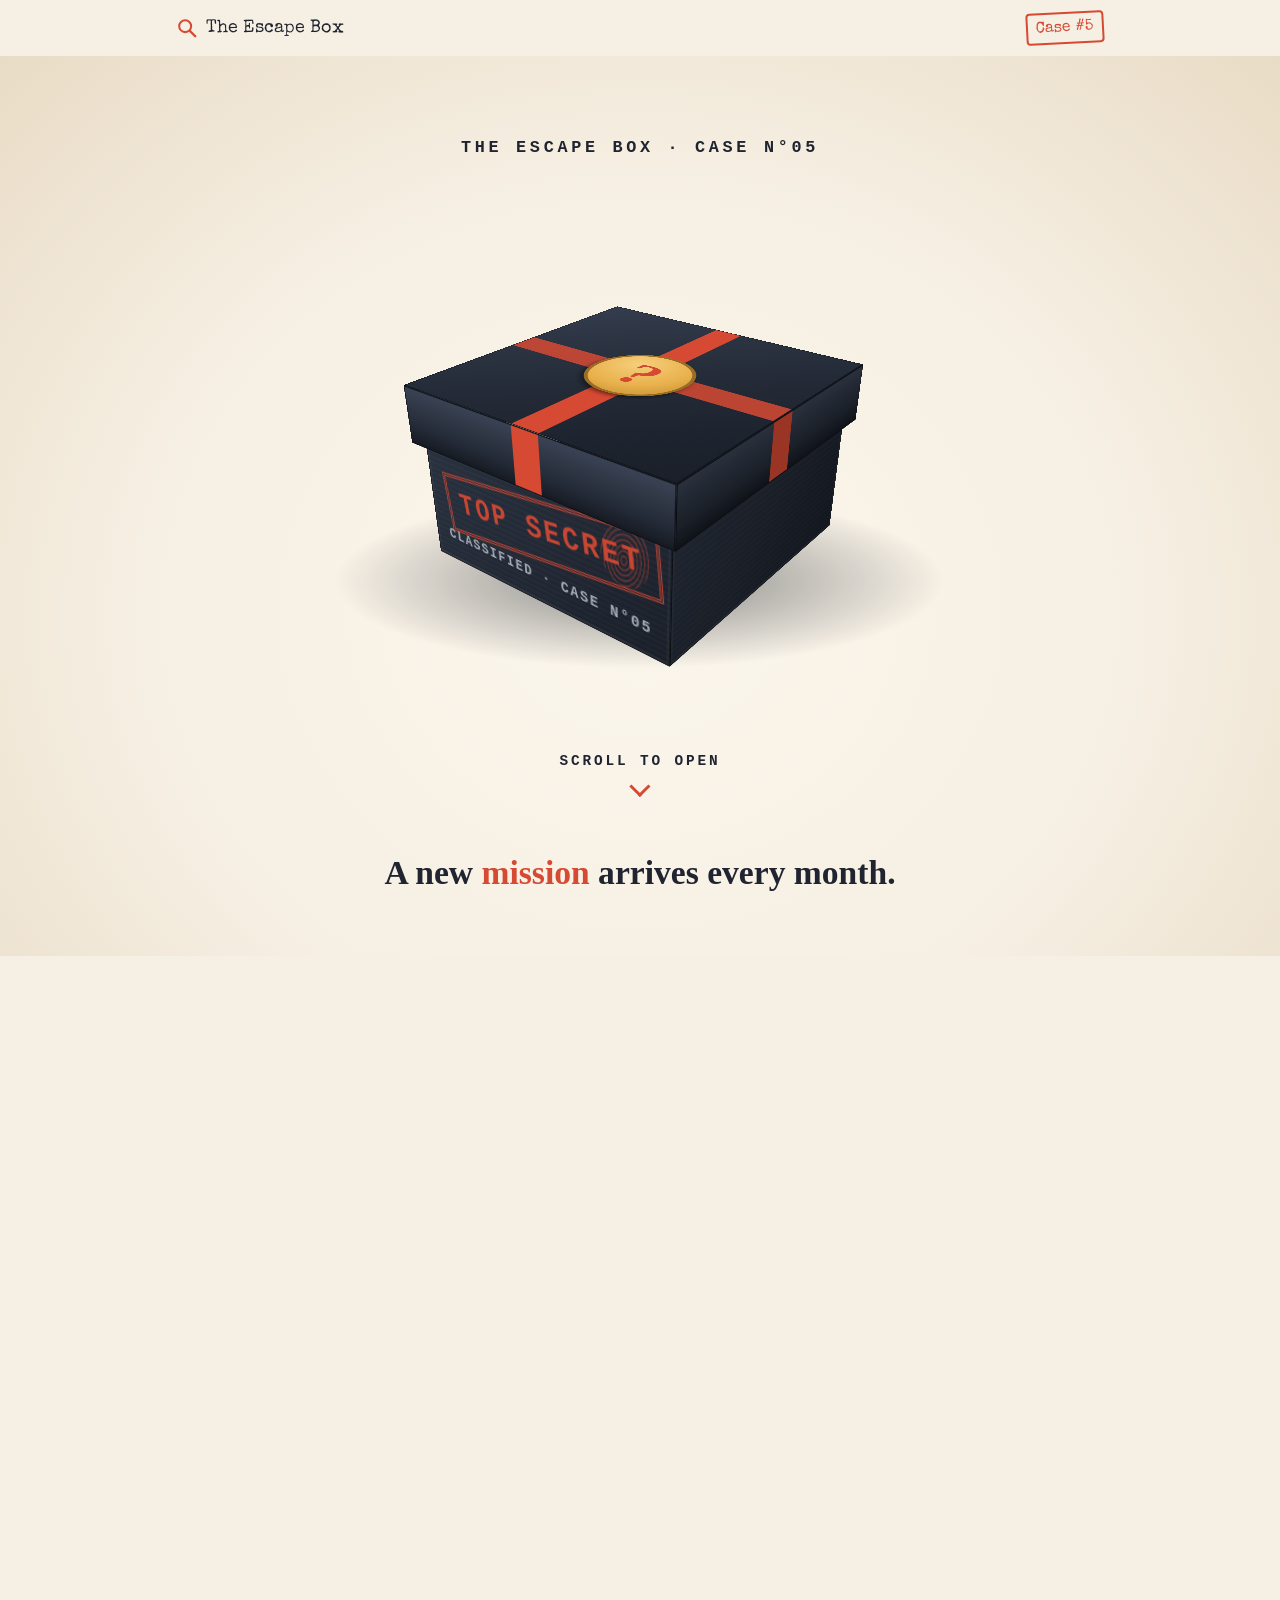
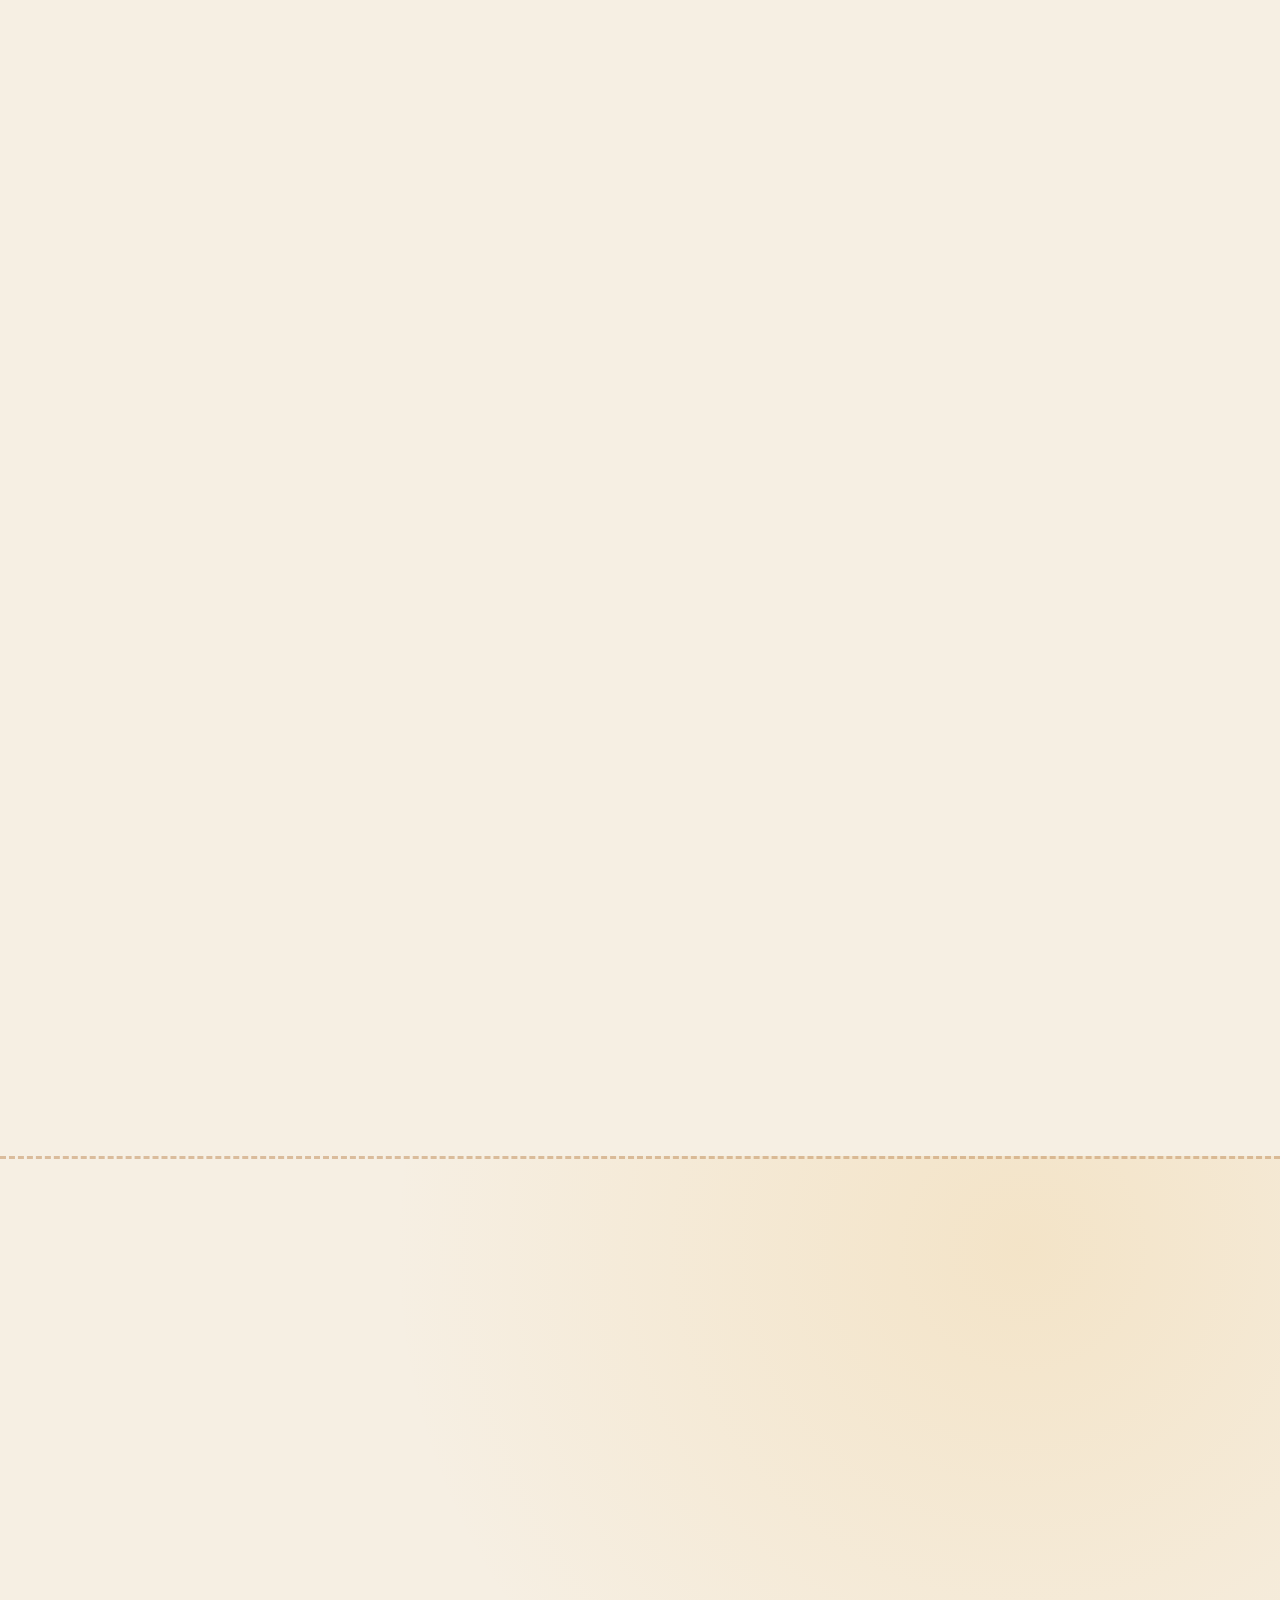
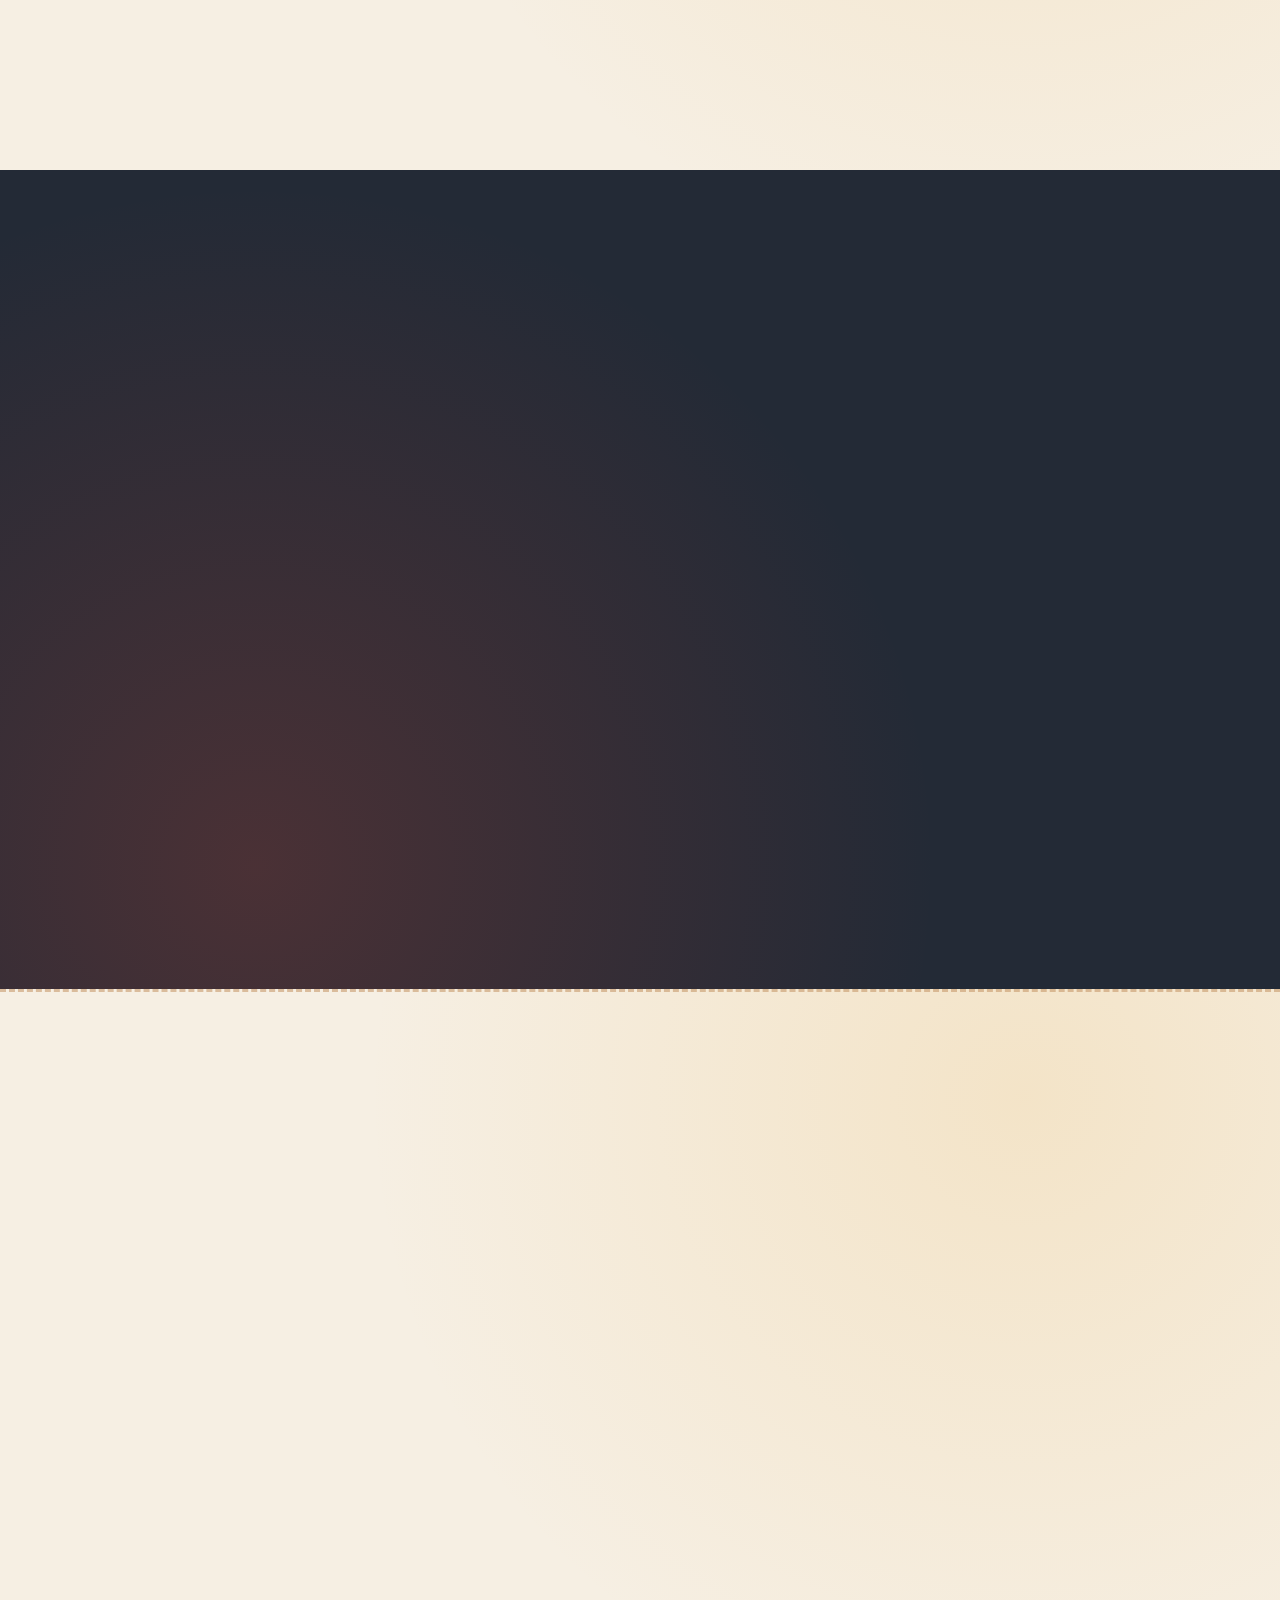
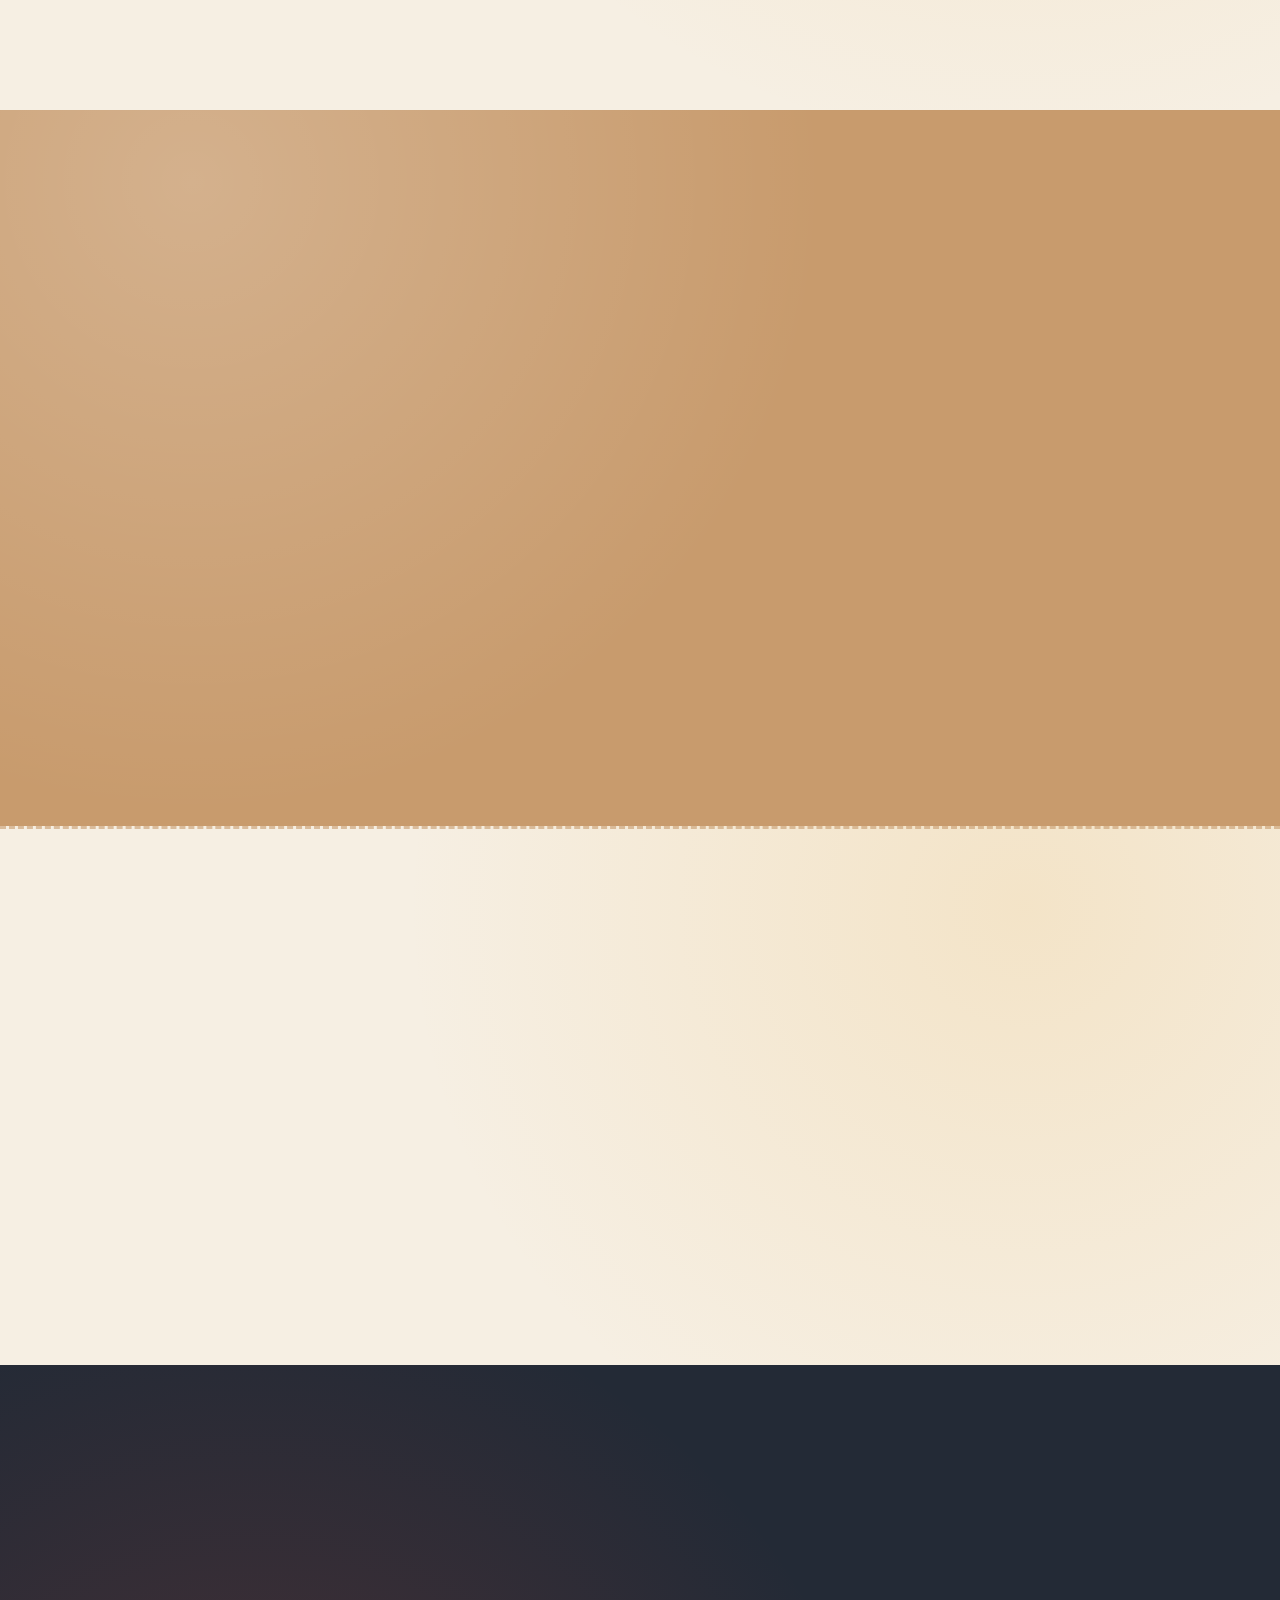
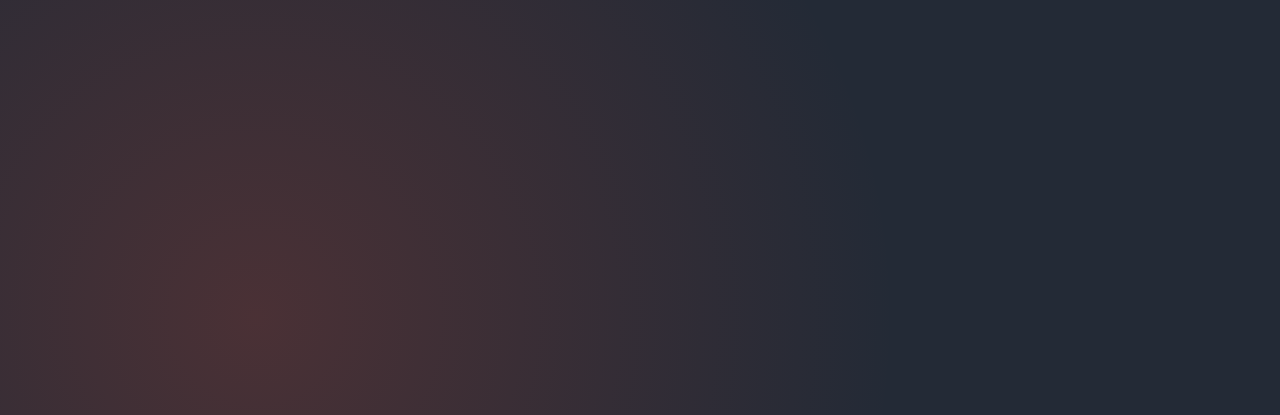
==== commit de6f3705: "Reveal fallback on test build Co-Authored-By: Claude Opus 5.5 <noreply@anthropic.com>" ====
--- a/fast/index.html
+++ b/fast/index.html
@@ -74,5 +74,5 @@
 (function(){window.EBToys=window.EBToys||{};var F=window.EBToys,s=Math,b=s.PI,I="#232A36",C="#D64933",Z="#E8B04B",w="#2F7F86",h="#F6EFE3",N="#1F2430",K="#C89B6D";if(!document.getElementById("ebtoys-a")){var L=document.createElement("style");L.id="ebtoys-a",L.textContent='.tya-r,.tya-g{position:absolute;left:0;top:0;width:0;height:0;transform-style:preserve-3d}.tya-f{position:absolute;left:0;top:0;box-sizing:border-box;border:.8px solid rgba(31,36,48,.32)}.tya-w{background-image:repeating-linear-gradient(0deg,rgba(80,50,20,.16) 0 1px,transparent 1px 8px)}.tya-t{display:flex;align-items:center;justify-content:center;font:700 9px/1 "Courier New",monospace;letter-spacing:.08em;white-space:nowrap}',(document.head||document.documentElement).appendChild(L)}function X(o,r){var t=parseInt(o.slice(1),16),e=[t>>16,t>>8&255,t&255],a=r>0?255:0,n=s.abs(r);return"rgb("+e.map(function(i){return s.round(i+(a-i)*n)}).join(",")+")"}function y(o,r,t){return .22*r-.13*s.abs(o)+.04*t}function T(o,r){return o?r?o.k||0:o.f||0:0}function u(o,r,t){return"translate3d("+o+"px,"+r+"px,"+t+"px) "}function k(o,r){var t=document.createElement("div");return t.className="tya-g",t.style.transform=r||"",o.appendChild(t),t}function d(o,r,t,e,a,n){var i=document.createElement("div"),c=i.style;return i.className="tya-f"+(n&&n.c?" "+n.c:""),c.width=r+"px",c.height=t+"px",c.marginLeft=-r/2+"px",c.marginTop=-t/2+"px",c.transform=e,c.backgroundColor=a,n&&(n.t&&(i.textContent=n.t),n.s&&(c.cssText+=";"+n.s)),o.appendChild(i),i}function x(o,r,t,e,a,n,i,c,Y,l){var g=k(o,u(a,n,i)+(Y||""));return[[r,t,"",0,0,1,e],[r,t,"rotateY(180deg)",0,0,-1,e],[e,t,"rotateY(90deg)",1,0,0,r],[e,t,"rotateY(-90deg)",-1,0,0,r],[r,e,"rotateX(90deg)",0,1,0,t],[r,e,"rotateX(-90deg)",0,-1,0,t]].forEach(function(p){d(g,p[0],p[1],p[2]+" translateZ("+p[6]/2+"px)",X(c,y(p[3],p[4],p[5])+T(l,!p[5])),l)}),g}function A(o,r){var t=[],e,a;for(e=0;e<=(r?o:o-1);e++)a=r?-b/2+e*b/o:(e+.5)*2*b/o,t.push((50+50*s.sin(a)).toFixed(1)+"% "+(r?50-50*s.cos(a):50+50*s.cos(a)).toFixed(1)+"%");return"clip-path:polygon("+t.join(",")+");border:0"}function m(o,r,t,e,a,n,i,c,Y,l,g){var p=k(o,u(a,n,i)+(Y||"")),v=2*r*s.tan(b/e)+.8,f,E,R=r/s.cos(b/e)+.3;for(f=0;f<e;f++)E=f*2*b/e,d(p,v,t,"rotateY("+E+"rad) translateZ("+r+"px)",X(c,(g?y(s.sin(E),s.cos(E),0):y(s.sin(E),0,s.cos(E)))+T(g,1)),g);return l!==0&&(d(p,2*R,2*R,"rotateX(90deg) translateZ("+t/2+"px)",X(l||c,(g?y(0,0,-1):y(0,1,0))+T(g,0)),{s:A(e)}),d(p,2*R,2*R,"rotateX(-90deg) translateZ("+t/2+"px)",X(l||c,(g?y(0,0,1):y(0,-1,0))+T(g,0)),{s:A(e)})),p}function M(o,r,t,e,a,n,i,c,Y){var l=k(o,u(a,n,i)+(Y||"")),g=2*r*s.tan(b/e)+.8,p=s.sqrt(t*t+r*r)+.6,v=s.atan2(r,t),f,E;for(f=0;f<e;f++)E=f*2*b/e,d(l,g,p,"rotateY("+E+"rad) translateZ("+r/2+"px) rotateX("+v+"rad)",X(c,y(s.sin(E)*s.cos(v),s.sin(v),s.cos(E)*s.cos(v))),{s:"clip-path:polygon(50% 0,100% 100%,0 100%);border:0"});return l}function D(o,r,t,e,a,n,i,c,Y){var l=k(o,u(a,n,i)),g=2*t*s.tan(b/(2*e))+.8,p=2*(t/s.cos(b/(2*e))),v,f;for(v=0;v<e;v++)f=-b/2+(v+.5)*b/e,d(l,r,g,"rotateX("+f+"rad) rotateX(90deg) translateZ("+t+"px)",X(c,y(0,s.cos(f),-s.sin(f))),Y);return d(l,p,p,"rotateY(90deg) translateZ("+r/2+"px)",X(c,y(1,0,0)),{s:A(e,1)}),d(l,p,p,"rotateY(-90deg) translateZ("+r/2+"px)",X(c,y(-1,0,0)),{s:A(e,1)}),l}function B(o){var r=document.createElement("div");r.className="tya-r";var t=(o||100)/100;return[r,k(r,"scale3d("+t+","+t+","+t+")")]}F.rocket=function(o){var r=B(o),t=r[1],e;for(m(t,17,46,10,0,4,0,h),M(t,17,28,10,0,-33,0,C),m(t,18,6,10,0,-16,0,C,"",0),m(t,18,5,10,0,18,0,w,"",0),d(t,13,13,u(0,-3,17.4),w,{s:"border-radius:50%;border:2.5px solid "+I+";box-shadow:inset 3px 3px 0 rgba(255,255,255,.35)"}),e=0;e<4;e++)x(k(t,"rotateY("+(45+90*e)+"deg)"),3.5,22,15,0,19,23,C);return m(t,11,7,8,0,30.5,0,I),M(t,8,14,8,0,41,0,Z,"rotateX(180deg)"),r[0]},F.chest=function(o){var r=B(o),t=r[1],e={c:"tya-w"},a;for(x(t,72,32,46,0,14,0,K,"",e),x(t,72,8,47.6,0,-6,0,K,"",e),D(t,72,23,6,0,-10,0,K,e),x(t,75,4,49,0,29,0,"#9C7148"),a=-1;a<2;a+=2)x(t,7,30,47.4,24*a,13,0,Z),x(t,7,8.4,49.2,24*a,-6,0,Z),D(t,7,24,6,24*a,-10,0,Z);return x(t,13,15,4,0,-2,25,Z),d(t,4,7,u(0,-1,27.1),N,{s:"border-radius:2px 2px 1px 1px;border:0"}),r[0]},F.decoder=function(o){var r=B(o),t=r[1],e="ABCDEFGHIJKL",a,n,i="rotateX(90deg)";for(m(t,42,13,10,0,0,-7,h,i,"",{k:-.2}),m(t,28,10,10,0,0,4.5,Z,i,"",{k:-.22,f:.04}),m(t,4,7,8,0,0,12.5,C,i),x(t,4,22,2,0,-14,10.6,C),a=0;a<12;a++)n=a*30,d(t,9,9,"rotateZ("+n+"deg) "+u(0,-35,-.1),"transparent",{c:"tya-t",t:e[a],s:"color:"+N+";border:0;font-size:8px"}),d(t,1.6,6,"rotateZ("+(n+15)+"deg) "+u(0,-36,-.1),I,{s:"border:0"}),d(t,1.6,7,"rotateZ("+n+"deg) "+u(0,-36,-13.9),I,{s:"border:0"});for(a=0;a<8;a++)d(t,7,7,"rotateZ("+(a*45+22.5)+"deg) "+u(0,-21,9.9),"transparent",{c:"tya-t",t:""+(a+1),s:"color:"+N+";border:0;font-size:7px"});return d(t,40,10,u(0,0,-13.9)+"rotateY(180deg)","transparent",{c:"tya-t",t:"CIPHER",s:"color:"+C+";border:2px solid "+C+";font-size:8px;border-radius:2px"}),r[0]},F.envelope=function(o){var r=B(o),t=r[1],e=4.2;return x(t,84,56,8,0,0,0,h),d(t,46,17,u(0,6,e)+"rotateZ(-8deg)","transparent",{c:"tya-t",t:"WEEK 1",s:"color:"+C+";border:3px double "+C+";font-size:11px;border-radius:3px"}),d(t,40,8,u(-16,-17,e),"transparent",{c:"tya-t",t:"MISSION",s:"color:"+N+";font-size:6px;border:0"}),d(t,14,16,u(32,-18,e),w,{s:"border:2px dotted "+h+";outline:1px solid "+w}),d(t,84,34,u(0,-11,-e)+"rotateY(180deg)",X(h,-.1),{s:"clip-path:polygon(0 0,100% 0,50% 100%);border:0"}),d(t,84,28,u(0,14,-e)+"rotateY(180deg)",X(h,-.05),{s:"clip-path:polygon(0 100%,50% 0,100% 100%);border:0"}),m(t,8,3,10,0,6,-5.6,C,"rotateX(90deg)"),r[0]},F.puzzle=function(o){var r=B(o),t=r[1],e=Z,a="rotateX(90deg)",n={s:"border:0",k:-.17,f:.07};return x(t,50,50,26,0,5,0,e,"",n),x(t,12,12,25.6,28,5,0,e,"",n),m(t,10.5,25.6,12,35,5,0,e,a,"",n),x(t,12,12,25.6,-28,5,0,e,"",n),m(t,10.5,25.6,12,-35,5,0,e,a,"",n),x(t,12,12,25.6,0,-23,0,e,"",n),m(t,10.5,25.6,12,0,-30,0,e,a,"",n),r[0]}})();
 (function(){window.EBToys=window.EBToys||{};var D="#232A36",F="#D64933",Y="#E8B04B",T="#2F7F86",X="#F6EFE3",E="#1F2430",L="#C89B6D",B="#7DBB6A",M="#4D8FC4";if(!document.getElementById("ebtoys-b")){var A=document.createElement("style");A.id="ebtoys-b",A.textContent=".tyb-r,.tyb-g{position:absolute;left:0;top:0;width:0;height:0;transform-style:preserve-3d}.tyb-f{position:absolute;box-sizing:border-box;-webkit-backface-visibility:hidden;backface-visibility:hidden}.tyb-2{-webkit-backface-visibility:visible;backface-visibility:visible}.tyb-o{border-radius:50%}",document.head.appendChild(A)}function g(n,t){var r=parseInt(n.slice(1),16),e=[r>>16,r>>8&255,r&255].map(function(a){return Math.round(t>1?a+(255-a)*(t-1):a*t)});return"#"+e.map(function(a){return(256+Math.min(255,a)).toString(16).slice(1)}).join("")}function w(n,t){var r=document.createElement("div");return r.className="tyb-g",t&&(r.style.transform=t),n.appendChild(r),r}function f(n,t,r,e,a,d,i){var o=document.createElement("div");return o.className="tyb-f"+(d?" "+d:""),o.style.cssText="width:"+t+"px;height:"+r+"px;left:"+-t/2+"px;top:"+-r/2+"px;transform:"+e+";background:"+a+";"+(i||""),n.appendChild(o),o}function c(n,t,r){return"translate3d("+n+"px,"+t+"px,"+r+"px) "}function s(n,t,r,e,a,d,i,o,p,l){var h=w(n,c(a,d,i)+(p||"")),u=t+.6,x=r+.6,v=e+.6;return[[u,x,"translateZ("+e/2+"px)",1],[u,x,"rotateY(180deg) translateZ("+e/2+"px)",.78],[v,x,"rotateY(90deg) translateZ("+t/2+"px)",.86],[v,x,"rotateY(-90deg) translateZ("+t/2+"px)",.7],[u,v,"rotateX(90deg) translateZ("+r/2+"px)",1.25],[u,v,"rotateX(-90deg) translateZ("+r/2+"px)",.55]].forEach(function(m){f(h,m[0],m[1],m[2],g(o,m[3]),"",l?"border-radius:"+l:"")}),h}function b(n,t,r,e,a,d,i){i=i||{};var o=w(n,d),p=2*t*Math.tan(Math.PI/e)+.8,l=t/Math.cos(Math.PI/e),h=[],u,x,v;for(u=0;u<e;u++){x=360*u/e,v=.66+.42*Math.cos((x-(i.la==null?35:i.la))*Math.PI/180),f(o,p,r,"rotateY("+x+"deg) translateZ("+t+"px)",g(i.alt&&i.alt(x)||a,v)),i.ri&&f(o,2*i.ri*Math.tan(Math.PI/e)+.8,r,"rotateY("+x+"deg) translateZ("+i.ri+"px) rotateY(180deg)",g(a,1.3-v*.5));var m=(u+.5)*2*Math.PI/e;h.push((50+50*Math.sin(m)).toFixed(1)+"% "+(50+50*Math.cos(m)).toFixed(1)+"%")}var P="clip-path:polygon("+h.join(",")+");",R=i.ri?function(I){return"radial-gradient(circle,transparent "+(i.ri-.5)+"px,"+I+" "+i.ri+"px)"}:function(I){return I};return f(o,2*l,2*l,"rotateX(90deg) translateZ("+r/2+"px)",i.top||R(g(a,1.2)),"",P),f(o,2*l,2*l,"rotateX(-90deg) translateZ("+r/2+"px)",i.bot||R(g(a,.9)),"",P),o}function N(n,t,r,e,a){var d="radial-gradient(circle at 62% 36%,#fff 0 16%,"+E+" 19%)",i="radial-gradient(closest-side,rgba(214,73,51,.55),rgba(214,73,51,0))";[1,-1].forEach(function(o){var p=o<0?"rotateY(180deg)":"";f(n,a,a,c(t,r,o*e)+p,d,"tyb-o","border:"+a*.12+"px solid "+X),f(n,a*.9,a*.6,c(t+a*.5,r+a*.75,o*(e-.3))+p,i,"tyb-o")})}function Z(){var n=document.createElement("div");return n.className="tyb-r",n}function y(n,t,r,e,a,d,i,o,p,l,h){return b(n,t,r,e,a,c(d,i,o)+(h||"")+"rotateZ("+(90+(p||0))+"deg)",{la:300,alt:l?function(u){return Math.abs(u-90)<40?l:0}:0,top:C(a,1.1),bot:C(a,.95)})}function C(n,t){return"radial-gradient(circle at 50% 42%,"+g(n,t*1.12)+" 0,"+g(n,t)+" 45%,"+g(n,t*.8)+" 72%)"}var k="42%";EBToys.dinosaur=function(n){var t=n/10,r=Z(),e=g(B,.85),a="#E8F0C8";return y(r,1.9*t,3.2*t,10,B,-.3*t,.7*t,0,-28,a),y(r,1.5*t,2.2*t,10,B,1.9*t,-2.2*t,0,4,a),y(r,1.05*t,.7*t,10,B,3.4*t,-1.95*t,0,4,a),y(r,1.05*t,3*t,8,B,-3.1*t,1.7*t,0,-14,a),[1,-1].forEach(function(d){b(r,.8*t,1.3*t,8,e,c(.5*t,3.1*t,d*1*t),{bot:C(e,.8)}),s(r,1*t,.5*t,.5*t,1.7*t,.6*t,d*1.2*t,e,"rotateZ(30deg)","45%")}),[[-1.3,-1.25],[-3,.45]].forEach(function(d){s(r,.8*t,.8*t,.5*t,d[0]*t,d[1]*t,0,Y,"rotateZ(45deg)","50% 10% 50% 10%")}),N(r,2.3*t,-2.5*t,1.5*t+.6,.9*t),r},EBToys.whale=function(n){var t=n/10,r=Z(),e=X;return y(r,2.2*t,4.6*t,10,M,-.2*t,0,0,0,e),y(r,1.75*t,.9*t,10,M,2.8*t,.15*t,0,0,e),y(r,1.6*t,1.2*t,10,M,-3.1*t,-.2*t,0,-8,e),y(r,.8*t,1.2*t,8,M,-4.1*t,-.6*t,0,-20),s(r,1.6*t,.4*t,4.2*t,-4.7*t,-1.2*t,0,g(M,.88),"rotateZ(-25deg)","50%"),[1,-1].forEach(function(a){s(r,1.9*t,.35*t,1.1*t,.9*t,1.5*t,a*2.2*t,g(M,.88),"rotateY("+a*-25+"deg) rotateZ(25deg)","50%")}),s(r,.45*t,1*t,.45*t,.4*t,-2.6*t,0,"#9FD3E6",0,"40%"),[[-.3,-3.6],[1.1,-3.7]].forEach(function(a){s(r,.6*t,.6*t,.6*t,a[0]*t,a[1]*t,0,"#BFE4F0",0,"50%")}),N(r,1.7*t,-.35*t,2.2*t+.6,.9*t),[1,-1].forEach(function(a){f(r,1.6*t,.6*t,c(2.3*t,.35*t,a*(2.2*t+.6))+(a<0?"rotateY(180deg)":""),"transparent","","border-bottom:"+.16*t+"px solid "+E+";border-radius:0 0 50% 50%")}),r},EBToys.magnifier=function(n){var t=n/10,r=Z(),e=-1*t,a=-1*t,d=Math.SQRT1_2;b(r,3*t,.8*t,12,Y,c(e,a,0)+"rotateX(90deg)",{ri:2.5*t}),f(r,5.1*t,5.1*t,c(e,a,0),"radial-gradient(circle at 35% 30%,rgba(255,255,255,.75) 0 10%,rgba(255,255,255,0) 30%),radial-gradient(circle,rgba(170,215,220,.25),rgba(47,127,134,.45))","tyb-2 tyb-o");function i(o){return c(e+o*d,a+o*d,0)+"rotateZ(-45deg)"}return b(r,.8*t,1*t,8,D,i(3.4*t)),b(r,.6*t,3.6*t,8,F,i(5.7*t)),b(r,.7*t,.4*t,8,D,i(7.6*t)),r},EBToys.binoculars=function(n){var t=n/10,r=Z(),e="radial-gradient(circle at 38% 34%,rgba(255,255,255,.7) 0 8%,transparent 22%),radial-gradient(circle,#3B8C93 0,"+T+" 35%,#12303A 62%,"+Y+" 64%)";return[1,-1].forEach(function(a){var d=a*1.9*t;b(r,1.5*t,4.4*t,10,D,c(d,0,0)+"rotateX(90deg)"),b(r,1.6*t,1.4*t,10,T,c(d,0,.3*t)+"rotateX(90deg)"),b(r,1.8*t,1*t,10,Y,c(d,0,2.6*t)+"rotateX(90deg)",{bot:e}),b(r,1*t,1.2*t,10,E,c(d,0,-2.8*t)+"rotateX(90deg)",{top:"radial-gradient(circle,#2F7F86 0 30%,#0E1218 34%,"+E+" 60%)"})}),s(r,1.4*t,1.2*t,2.6*t,0,-.5*t,0,E),b(r,.6*t,1.2*t,8,F,c(0,-1.4*t,-.4*t)+"rotateZ(90deg)"),r},EBToys.sunglasses=function(n){var t=n/10,r=Z(),e=2.6*t,a=6*t,d=8*Math.PI/180,i="border-radius:12% 12% 42% 42%/14% 14% 62% 62%;border:"+.38*t+"px solid "+E+";";return[1,-1].forEach(function(o){var p=o*2.4*t,l=o*4.7*t,h=o*Math.sin(d),u=-Math.cos(d);f(r,4*t,2.9*t,c(p,0,e+.4*t),"linear-gradient(200deg,rgba(255,255,255,.55) 0 9%,transparent 10% 20%,rgba(255,255,255,.25) 21% 25%,transparent 26%),linear-gradient(160deg,#3D4A5E,#11151C 55%,"+T+")","",i),f(r,4*t,2.9*t,c(p,0,e-.4*t)+"rotateY(180deg)","linear-gradient(160deg,#2A3240,#0E1117)","",i),s(r,.5*t,.7*t,a,l+h*a/2,-1.15*t,e-.4*t+u*a/2,F,"rotateY("+-o*8+"deg)"),s(r,.5*t,1.6*t,.6*t,l+h*a,-.55*t,e-.4*t+u*a,F,"rotateY("+-o*8+"deg) rotateX(25deg)"),s(r,.7*t,1*t,1.1*t,o*4.6*t,-1.15*t,e,E)}),s(r,9.6*t,1*t,1.1*t,0,-1.5*t,e,E),s(r,1.1*t,.55*t,.9*t,0,-.65*t,e,E),r}})();
 (function(){function gt(){var L=document.getElementById("box-hero");if(!L)return;var _=window.matchMedia&&matchMedia("(prefers-reduced-motion: reduce)").matches,M="#1F2430",H="#D64933",I="#E8B04B",ut="#2F7F86",$="#F6EFE3",R="#9C7148",bt="#232A36",i='stroke="'+M+'" stroke-width="3" stroke-linejoin="round" stroke-linecap="round"',Jt=['<svg viewBox="0 0 120 90"><path d="M14 70c4-14 16-24 32-26l6-18c3-10 12-16 22-14 9 2 14 9 13 16-1 5-6 7-11 6l-3 14c10 4 18 12 22 24l12 2-2 6-18-2c-2 2-3 4-3 6H74v-8H52v8H40v-6c-10-1-20-2-26-8z" fill="#7FB069" '+i+'/><circle cx="80" cy="21" r="2.6" fill="'+M+'"/><path d="M50 28l-6-6m10-6-4-8m12 2-1-8" '+i+' fill="none"/></svg>','<svg viewBox="0 0 80 120"><path d="M40 6c16 12 22 32 18 62H22C18 38 24 18 40 6z" fill="'+$+'" '+i+'/><path d="M22 54L8 74l2 18 14-12m34-26 14 20-2 18-14-12" fill="'+H+'" '+i+'/><circle cx="40" cy="40" r="9" fill="'+ut+'" '+i+'/><path d="M26 68h28l-4 12H30z" fill="'+R+'" '+i+'/><path d="M32 82c0 12 8 22 8 22s8-10 8-22z" fill="'+I+'" '+i+'/><path d="M40 6c5 4 9 9 12 14H28c3-5 7-10 12-14z" fill="'+H+'" '+i+"/></svg>",'<svg viewBox="0 0 120 90"><rect x="10" y="30" width="40" height="50" rx="12" fill="'+bt+'" '+i+'/><rect x="70" y="30" width="40" height="50" rx="12" fill="'+bt+'" '+i+'/><rect x="46" y="38" width="28" height="18" rx="4" fill="#4A5260" '+i+'/><rect x="16" y="12" width="28" height="22" rx="5" fill="#4A5260" '+i+'/><rect x="76" y="12" width="28" height="22" rx="5" fill="#4A5260" '+i+'/><circle cx="30" cy="66" r="10" fill="#7FC4CB" '+i+'/><circle cx="90" cy="66" r="10" fill="#7FC4CB" '+i+'/><path d="M26 62l4-3m56 3 4-3" stroke="#fff" stroke-width="3" stroke-linecap="round"/></svg>','<svg viewBox="0 0 130 90"><path d="M10 50c0-20 22-32 46-32 26 0 44 14 46 30l14-14c4 0 5 3 4 6l-6 16 8 12c1 4-2 5-5 4l-15-8c-8 12-28 20-48 18C28 80 10 68 10 50z" fill="#5FA3C9" '+i+'/><circle cx="34" cy="44" r="3" fill="'+M+'"/><path d="M50 18c-2-8 2-14 2-14m0 14c4-7 10-9 10-9M50 18c-6-5-12-5-12-5" fill="none" '+i+"/></svg>",'<svg viewBox="0 0 120 100"><path d="M14 46h92v44H14z" fill="'+R+'" '+i+'/><path d="M14 46c0-22 14-32 46-32s46 10 46 32z" fill="#B5814F" '+i+'/><path d="M28 18v72M92 18v72" stroke="'+I+'" stroke-width="8"/><rect x="50" y="40" width="20" height="22" rx="3" fill="'+I+'" '+i+'/><circle cx="60" cy="50" r="3" fill="'+M+'"/></svg>','<svg viewBox="0 0 100 100"><circle cx="50" cy="50" r="46" fill="'+$+'" '+i+'/><circle cx="50" cy="50" r="39" fill="none" stroke="'+M+'" stroke-width="7" stroke-dasharray="2 6.2" opacity=".55"/><circle cx="50" cy="50" r="30" fill="'+I+'" '+i+'/><circle cx="50" cy="50" r="20" fill="none" stroke="'+R+'" stroke-width="5" stroke-dasharray="2 5.3"/><text x="50" y="44" text-anchor="middle" font-family="Courier New,monospace" font-weight="700" font-size="9" fill="'+H+'">B</text><circle cx="50" cy="50" r="5" fill="'+H+'" '+i+'/><text x="50" y="25" text-anchor="middle" font-family="Courier New,monospace" font-weight="700" font-size="9" fill="'+M+'">A</text></svg>','<svg viewBox="0 0 120 100"><path d="M8 34h16a9 9 0 1 1 18 0h16v16a9 9 0 1 1 0 18v16H8z" fill="'+I+'" '+i+' transform="rotate(-8 34 60)"/><path d="M64 20h16a9 9 0 1 1 18 0h16v16a9 9 0 1 0 0 18v16H64z" fill="'+ut+'" '+i+' transform="rotate(10 90 46)"/></svg>','<svg viewBox="0 0 120 86"><rect x="6" y="10" width="108" height="70" rx="4" fill="'+$+'" '+i+'/><path d="M6 14l54 38 54-38" fill="none" '+i+'/><circle cx="60" cy="50" r="10" fill="'+H+'" '+i+'/><text x="60" y="76" text-anchor="middle" font-family="Courier New,monospace" font-weight="700" font-size="11" fill="'+M+'">WEEK 1</text></svg>','<svg viewBox="0 0 100 100"><path d="M60 60l28 28" stroke="'+R+'" stroke-width="12" stroke-linecap="round"/><circle cx="40" cy="40" r="26" fill="#CFE6E8" fill-opacity=".85" stroke="'+M+'" stroke-width="7"/><path d="M26 32a16 16 0 0 1 12-10" fill="none" stroke="#fff" stroke-width="4" stroke-linecap="round"/></svg>','<svg viewBox="0 0 120 50"><path d="M8 12h104M50 18c6-4 14-4 20 0" fill="none" '+i+'/><path d="M10 12h40c0 18-6 30-20 30S10 30 10 12zM70 12h40c0 18-6 30-20 30S70 30 70 12z" fill="'+M+'" '+i+'/><path d="M18 18l10 0M78 18l10 0" stroke="#fff" stroke-width="3" stroke-linecap="round" opacity=".6"/></svg>'],Vt=[[-.7,-1.06,-6],[.7,-1.06,8],[-.7,-1.72,6],[.7,-2.38,-8],[0,-3,-3],[-.7,-3,8],[.7,-3,-6],[0,-2.38,-5],[.7,-1.72,7],[-.7,-2.38,-8]],jt=[[-1.95,-.3,-8],[-1,-1.3,8],[-1.9,-1.3,6],[1,-1.3,-7],[1.9,-1.3,-6],[1.95,-.3,8],[-1.9,.65,-5],[1.95,.45,5],[-1.1,.65,-4],[.95,.78,4]],yt=[0,0,0,0,0,1,1,1,0,1],Gt=[[-2.15,.05,-10],[-1.85,-1,8],[-.95,-1.6,-6],[.95,-1.6,7],[1.85,-1,-8],[2.15,.05,10],[-1.5,.95,-4],[1.5,.95,5],[0,-2.05,-3],[0,1.08,4]],Qt=[-160,140,-120,180,-200,150,-140,170,-150,190];function h(t,a,r){var s=document.createElement(t);return a&&(s.className=a),r&&(s.innerHTML=r),s}L.classList.add("bx-ready");var f=h("div","bx-stage"),N=h("div","bx-shadow"),O=h("div","bx-glow"),E=h("div","bx-box"),D=h("div","bx-items"),Mt=h("div","bx-caps"),wt=h("div","bx-hint","Scroll to open"),Ct=h("div","bx-brand","THE ESCAPE BOX &middot; CASE N&deg;05"),kt=["A new <em>mission</em> arrives every month.","Open it <em>together</em>.","No screens. Just <em>clues</em>."],Et=kt.map(function(t){var a=h("p","bx-cap",t);return Mt.appendChild(a),a});f.setAttribute("aria-hidden","true");var Ft=h("p","",kt.join(" ").replace(/<[^>]+>/g,""));Ft.style.cssText="position:absolute;width:1px;height:1px;overflow:hidden;clip:rect(0 0 0 0)",L.appendChild(Ft);function o(t,a){return h("div","bx-f "+t,a)}var x={bottom:o("bx-wall bx-l3"),floor:o("bx-floor"),iFront:o("bx-in"),iBack:o("bx-in"),iLeft:o("bx-in"),iRight:o("bx-in"),tFront:o("bx-rimtop"),tBack:o("bx-rimtop"),tLeft:o("bx-rimtop"),tRight:o("bx-rimtop"),back:o("bx-wall bx-l3"),left:o("bx-wall bx-l2"),right:o("bx-wall bx-l2"),front:o("bx-wall bx-front bx-l1",'<b>TOP SECRET</b><span class="bx-fp"></span><span class="bx-latch"></span><small>CLASSIFIED &middot; CASE N&deg;05</small>')};for(var tt in x)E.appendChild(x[tt]);var W=h("div","bx-lid"),et=h("div","bx-lid-in"),F={under:o("bx-lid-under"),rb:o("bx-rim bx-l3"),rl:o("bx-rim bx-l2"),rr:o("bx-rim bx-l2"),rf:o("bx-rim bx-l1"),top:o("bx-lid-top","<i>?</i>")};for(tt in F)et.appendChild(F[tt]);W.appendChild(et),E.appendChild(W);var Yt=["dinosaur","rocket","binoculars","whale","chest","decoder","puzzle","envelope","magnifier","sunglasses"],Bt=window.EBToys||{},At=1.25,q=1.25,at=Jt.map(function(t,a){var r=h("div","bx-item"),s="";if(typeof Bt[Yt[a]]=="function")return r.className+=" bx-3d",r.appendChild(h("div","bx-slot")),D.appendChild(r),r;for(var g=3;g>=1;g--)s+='<div class="bx-x" data-z="'+g+'">'+t+"</div>";return r.innerHTML=s+'<div class="bx-top">'+t+"</div>",D.appendChild(r),r});f.appendChild(N),f.appendChild(E),f.appendChild(O),f.appendChild(D),f.appendChild(Ct),f.appendChild(wt),f.appendChild(Mt),L.appendChild(f);function d(t,a,r,s){t.style.width=a+"px",t.style.height=r+"px",t.style.transform="translate(-50%,-50%) "+s}var S=!1,rt=0,it=1,e,c,v,n,Y,p,w,X,nt,C,zt;function lt(){Y=f.clientWidth,p=f.clientHeight,w=Y/p<.9,e=Math.round(w?Math.min(Y*.42,p*.2,240):Math.min(p*.22,Y*.19,220)),c=Math.round(e*.62),v=Math.round(e*.2),n=Math.max(4,Math.round(e*.05));var t=Math.round(e*1.06),a=c/2,r=e/2,s=t/2,g=r-n;S=!w&&Y>=1024,S&&(e=Math.round(Math.min(p*.3,Y*.19,340))),c=Math.round(e*.62),v=Math.round(e*.2),n=Math.max(4,Math.round(e*.05)),t=Math.round(e*1.06),a=c/2,r=e/2,s=t/2,g=r-n,X=0,nt=w?p*.18:S?p*.05:p*.1,rt=w?-p*.03:-p*.05,it=w?Math.min(1.5,Y*.8/(e*1.45)):1.2,C=Math.round(e*(w?.56:S?.5:.66)),zt=w?Vt:S?jt:Gt,q=S?At*1.2:w?1.1:At,d(x.front,e,c,"translateZ("+r+"px)"),d(x.back,e,c,"rotateY(180deg) translateZ("+r+"px)"),d(x.right,e,c,"rotateY(90deg) translateZ("+r+"px)"),d(x.left,e,c,"rotateY(-90deg) translateZ("+r+"px)"),d(x.bottom,e,e,"rotateX(-90deg) translateZ("+a+"px)"),d(x.iFront,e-2*n,c-n,"translateY("+n/2+"px) translateZ("+g+"px)"),d(x.iBack,e-2*n,c-n,"translateY("+n/2+"px) rotateY(180deg) translateZ("+g+"px)"),d(x.iRight,e-2*n,c-n,"translateY("+n/2+"px) rotateY(90deg) translateZ("+g+"px)"),d(x.iLeft,e-2*n,c-n,"translateY("+n/2+"px) rotateY(-90deg) translateZ("+g+"px)");var A="translateY("+-a+"px) ";d(x.tFront,e,n,A+"translateZ("+(r-n/2)+"px) rotateX(90deg)"),d(x.tBack,e,n,A+"rotateY(180deg) translateZ("+(r-n/2)+"px) rotateX(90deg)"),d(x.tRight,e,n,A+"rotateY(90deg) translateZ("+(r-n/2)+"px) rotateX(90deg)"),d(x.tLeft,e,n,A+"rotateY(-90deg) translateZ("+(r-n/2)+"px) rotateX(90deg)"),d(x.floor,e-2*n,e-2*n,"rotateX(90deg) translateZ("+(-a+n)+"px)"),W.style.transformOrigin="0 0",et.style.transform="translateY("+-v+"px) translateZ("+s+"px)",d(F.top,t,t,"rotateX(90deg)"),d(F.under,t-2,t-2,"translateY("+n+"px) rotateX(-90deg)"),d(F.rf,t,v,"translateY("+v/2+"px) translateZ("+s+"px)"),d(F.rb,t,v,"translateY("+v/2+"px) rotateY(180deg) translateZ("+s+"px)"),d(F.rr,t,v,"translateY("+v/2+"px) rotateY(90deg) translateZ("+s+"px)"),d(F.rl,t,v,"translateY("+v/2+"px) rotateY(-90deg) translateZ("+s+"px)"),E.style.setProperty("--bx-fs",Math.max(10,e*.11)+"px"),E.style.setProperty("--bx-q",Math.round(e*.24)+"px"),E.style.setProperty("--bx-s",e+"px"),N.style.width=e*2.1+"px",N.style.height=e*.6+"px",O.style.width=e*2.4+"px",O.style.height=e*1.6+"px";var u=Math.max(1.5,C*.022);at.forEach(function(m,V){if(m.style.width=C+"px",m.style.marginLeft=-C/2+"px",m.style.marginTop=-C/2+"px",m.className.indexOf("bx-3d")>-1){m.style.height=C+"px";var P=m.firstChild,z;try{z=Bt[Yt[V]](Math.round(C*q))}catch{z=null}P.innerHTML="",z&&P.appendChild(z);return}[].forEach.call(m.querySelectorAll(".bx-x"),function(k){k.style.transform="translateZ("+-k.getAttribute("data-z")*u+"px)"})})}function Lt(t){return t<0?0:t>1?1:t}function y(t,a,r){return Lt((t-a)/(r-a))}function ot(t){return 1-Math.pow(1-t,3)}function dt(t){return t<.5?4*t*t*t:1-Math.pow(-2*t+2,3)/2}function St(t){var a=1.6;return 1+(a+1)*Math.pow(t-1,3)+a*Math.pow(t-1,2)}var B=_?1:0,st=!0,ae=-1,K=0,U=0,xt=0,ct=0;function J(t,a){var r=Math.sin(y(t,.03,.12)*Math.PI)*e*.08,s=-38+dt(t)*22+K*10,g=-30+dt(t)*4-U*6,A=dt(y(t,.06,.3)),u=it+(1-it)*A,m=rt+(nt-rt)*A;E.style.transform="translate3d("+X+"px,"+(m-r)+"px,0) scale3d("+u+","+u+","+u+") rotateX("+g+"deg) rotateY("+s+"deg)";var V=r/e;N.style.transform="translate(-50%,-50%) translate("+X+"px,"+(m+c*.66*u)+"px) scale("+u*(1-V*1.5)+")",N.style.opacity=1-V*3;var P=y(t,.1,.3);W.style.transform="translate3d(0,"+(-c/2+v-1-ot(P)*3)+"px,"+-Math.round(e*1.06)/2+"px) rotateX("+118*St(P)+"deg)";var z=ot(y(t,.14,.32));E.style.setProperty("--bx-glow",z.toFixed(3)),O.style.opacity=(z*.8).toFixed(3),O.style.transform="translate(-50%,-50%) translate("+X+"px,"+(m-c*.55*u)+"px)",Ct.style.opacity=(1-y(t,.08,.22)).toFixed(3),D.style.transform="rotateY("+K*8+"deg) rotateX("+-U*5+"deg)";for(var k=X,ft=m-c*.4*u,It=C*q*.55+24,Nt=850/830,Ot=(Y/2-It)/Nt,_t=(-p/2+It)/Nt,l=0;l<at.length;l++){var j=y(t,.17+l*.055,.17+l*.055+.2),G=at[l];if(j<=0){G.style.visibility="hidden",G.style.transform="translate("+k+"px,"+ft+"px) scale(.2)";continue}var Q=zt[l],Xt=Math.max(-Ot,Math.min(Ot,k+Q[0]*e)),Pt=Math.min(p/2-Math.max(p*.07,40)-80-C*q*.5,Math.max(_t,nt+Q[1]*e)),b=ot(j),Z=1-b,$t=k+(Xt-k)*.25,te=Math.min(ft,Pt)-e*.9,ee=Z*Z*k+2*Z*b*$t+b*b*Xt,Rt=Z*Z*ft+2*Z*b*te+b*b*Pt,Dt=Q[2]+Qt[l]*(1-b)*.6,u=.25+.75*St(j),vt=Q[0]<0?1:-1,mt=vt*(20+l*7%16),Wt=-(12+l*5%9);(l===5||l===6||l===9)&&(mt=vt*(30+l*3%10),Wt=-(30+l*4%10)),l===2&&(mt=vt*70);var qt=mt+(1-b)*(yt[l]?l%2?45:-45:l%2?330:-330),Kt=Wt+(1-b)*(yt[l]?35:l%3?-220:200);j>=1&&!_&&(Rt+=Math.sin(a*1.6+l*1.3)*e*.03,Dt+=Math.sin(a*1.1+l)*2,qt+=Math.sin(a*1.25+l*2)*10,Kt+=Math.sin(a*.8+l)*4),G.style.visibility="visible",G.style.transform="translate3d("+ee.toFixed(1)+"px,"+Rt.toFixed(1)+"px,"+(140-120*b).toFixed(1)+"px) rotate("+Dt.toFixed(1)+"deg) rotateY("+qt.toFixed(1)+"deg) rotateX("+Kt.toFixed(1)+"deg) scale("+u.toFixed(3)+")"}for(var Ut=[1-y(t,.15,.2),y(t,.22,.27)-y(t,.63,.68),y(t,.7,.75)],T=0;T<3;T++)Et[T].style.opacity=Ut[T].toFixed(3),Et[T].style.transform="translateY("+((1-Ut[T])*12).toFixed(1)+"px)";wt.style.visibility=t<.04?"visible":"hidden"}function Zt(){var t=L.getBoundingClientRect(),a=t.height-f.clientHeight;return a>0?Lt(-t.top/a):1}var ht=0,pt=!1;function Tt(t){if(!st){pt=!1;return}var a=Zt(),r=Math.min(1,(t-ht)/1e3*9||.15);B+=(a-B)*r,ht=t,Math.abs(a-B)<5e-4&&(B=a),K+=(xt-K)*r*.6,U+=(ct-U)*r*.6,J(B,t/1e3),requestAnimationFrame(Tt)}function Ht(){pt||(pt=!0,ht=performance.now(),requestAnimationFrame(Tt))}if(lt(),_){J(1,0),window.addEventListener("resize",function(){lt(),J(1,0)});return}B=Zt(),J(B,0),window.addEventListener("resize",lt),window.addEventListener("pointermove",function(t){t.pointerType==="mouse"&&(xt=t.clientX/innerWidth*2-1,ct=t.clientY/innerHeight*2-1)},{passive:!0}),window.addEventListener("deviceorientation",function(t){t.gamma!=null&&(xt=Math.max(-1,Math.min(1,t.gamma/30)),ct=Math.max(-1,Math.min(1,(t.beta-45)/30)))},{passive:!0}),"IntersectionObserver"in window&&new IntersectionObserver(function(t){st=t[0].isIntersecting,st&&Ht()}).observe(L),Ht()}document.readyState==="loading"?document.addEventListener("DOMContentLoaded",gt):gt()})();</script>
-</body>
+<script>(function(){function f(){var h=innerHeight;document.querySelectorAll(".rv:not(.in)").forEach(function(e){var r=e.getBoundingClientRect();if(r.top<h*1.1&&r.bottom>-h*0.1)e.classList.add("in")})}addEventListener("scroll",f,{passive:true});addEventListener("load",f);setTimeout(f,300)})();</script></body>
 </html>
